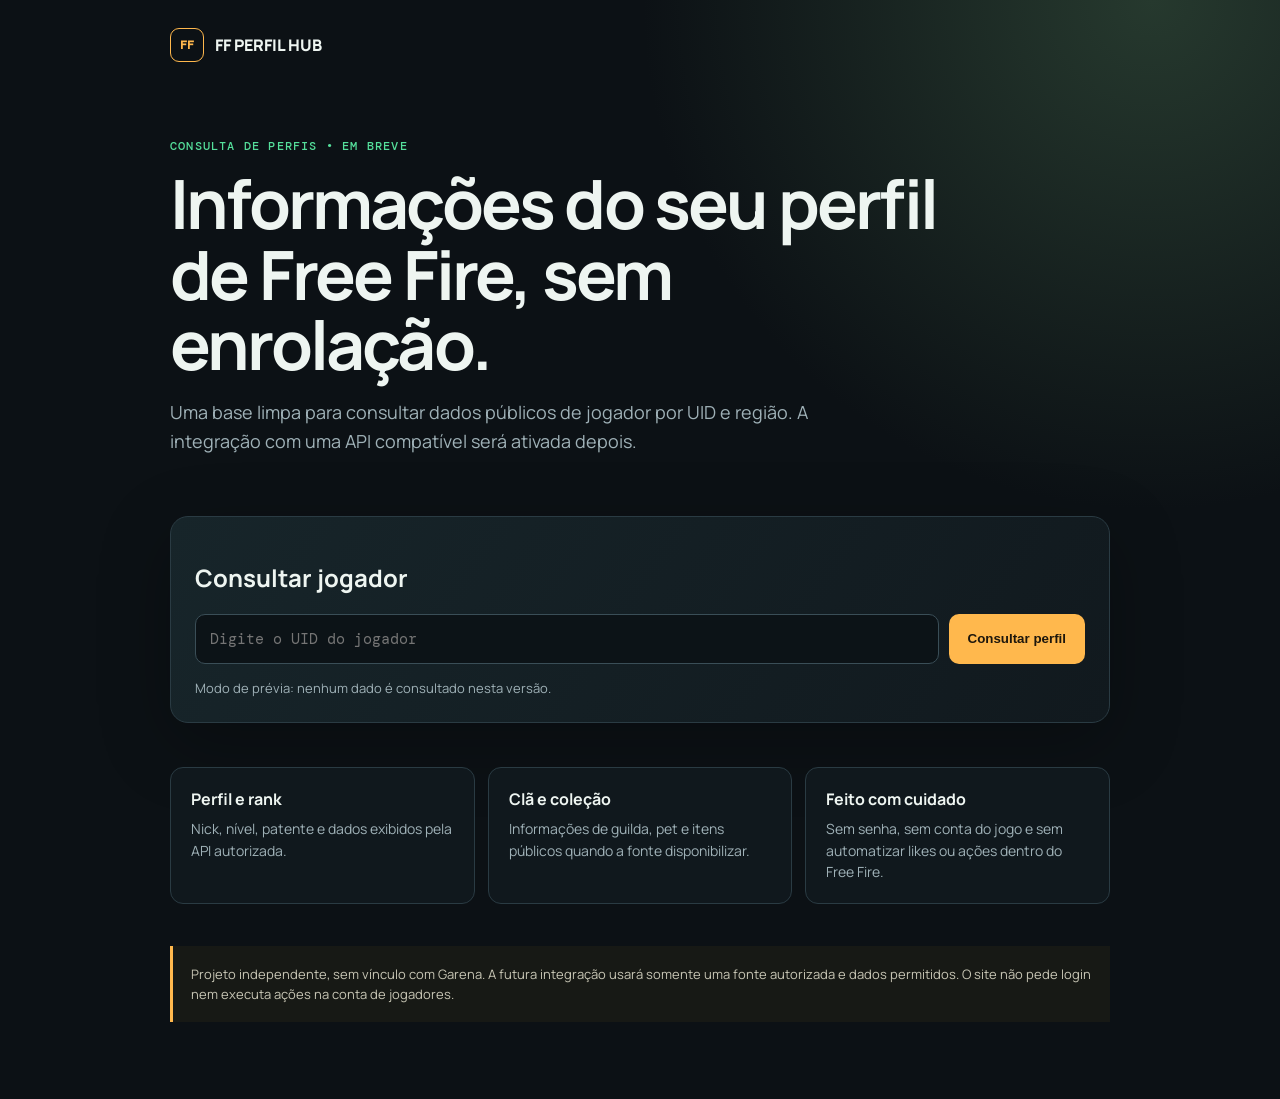
==== index.html @ 6792cd79 "Criar versão inicial do FF Perfil Hub" ====
<!doctype html><html lang="pt-BR"><head><meta charset="utf-8"><meta name="viewport" content="width=device-width,initial-scale=1"><meta name="theme-color" content="#0c1115"><title>FF Perfil Hub</title><link rel="preconnect" href="https://fonts.googleapis.com"><link rel="preconnect" href="https://fonts.gstatic.com" crossorigin><link href="https://fonts.googleapis.com/css2?family=DM+Mono:wght@400;500&family=Manrope:wght@500;600;700;800&display=swap" rel="stylesheet"><style>:root{--bg:#0c1115;--line:#2a3b43;--text:#eef5f1;--muted:#9fb1b7;--accent:#ffb84d;--green:#55df9b}*{box-sizing:border-box}body{margin:0;background:radial-gradient(circle at 90% 0,#26392e 0,transparent 32%),var(--bg);color:var(--text);font-family:Manrope,system-ui}.shell{max-width:980px;margin:auto;padding:28px 20px 64px}.brand{display:flex;gap:11px;align-items:center;font-weight:800}.mark{display:grid;place-items:center;width:34px;height:34px;border:1px solid var(--accent);border-radius:9px;color:var(--accent);font-family:DM Mono;font-size:12px}.hero{padding:76px 0 42px}.eyebrow{font:500 12px DM Mono;color:var(--green);letter-spacing:1.2px}.hero h1{font-size:clamp(34px,7vw,68px);max-width:800px;margin:14px 0;line-height:1.04;letter-spacing:-2.8px}.hero p{max-width:640px;color:var(--muted);font-size:18px;line-height:1.6}.card{background:linear-gradient(125deg,#17252a,#11191e);border:1px solid var(--line);border-radius:18px;padding:24px;box-shadow:0 20px 70px #0004}.lookup{display:flex;gap:10px;flex-wrap:wrap}.field{flex:1;min-width:180px;background:#0c1317;border:1px solid #3a4e57;border-radius:10px;color:#fff;padding:14px;font:15px DM Mono;outline:none}.field:focus{border-color:var(--accent)}button{border:0;border-radius:10px;padding:14px 19px;background:var(--accent);color:#1e170c;font-weight:800;cursor:pointer}.note{font-size:13px;line-height:1.5;color:var(--muted);margin:15px 0 0}.result{display:none;margin-top:18px;padding:18px;border-radius:12px;border:1px solid #365046;background:#112119}.result.show{display:block}.result b{color:var(--green)}.grid{display:grid;grid-template-columns:repeat(3,1fr);gap:13px;margin-top:44px}.item{padding:20px;border:1px solid var(--line);border-radius:13px;background:#10181d}.item h2{font-size:16px;margin:0 0 8px}.item p{font-size:14px;line-height:1.55;color:var(--muted);margin:0}.legal{margin-top:42px;padding:18px;border-left:3px solid var(--accent);background:#171915;color:#c8c6b5;font-size:13px;line-height:1.55}@media(max-width:650px){.hero{padding-top:60px}.grid{grid-template-columns:1fr}}</style></head><body><main class="shell"><div class="brand"><div class="mark">FF</div>FF PERFIL HUB</div><section class="hero"><div class="eyebrow">CONSULTA DE PERFIS • EM BREVE</div><h1>Informações do seu perfil de Free Fire, sem enrolação.</h1><p>Uma base limpa para consultar dados públicos de jogador por UID e região. A integração com uma API compatível será ativada depois.</p></section><section class="card"><h2>Consultar jogador</h2><form class="lookup" id="lookupForm"><input id="uid" class="field" inputmode="numeric" maxlength="15" placeholder="Digite o UID do jogador" aria-label="UID do jogador"><button type="submit">Consultar perfil</button></form><p class="note">Modo de prévia: nenhum dado é consultado nesta versão.</p><div id="result" class="result" role="status"></div></section><section class="grid"><article class="item"><h2>Perfil e rank</h2><p>Nick, nível, patente e dados exibidos pela API autorizada.</p></article><article class="item"><h2>Clã e coleção</h2><p>Informações de guilda, pet e itens públicos quando a fonte disponibilizar.</p></article><article class="item"><h2>Feito com cuidado</h2><p>Sem senha, sem conta do jogo e sem automatizar likes ou ações dentro do Free Fire.</p></article></section><p class="legal">Projeto independente, sem vínculo com Garena. A futura integração usará somente uma fonte autorizada e dados permitidos. O site não pede login nem executa ações na conta de jogadores.</p></main><script>document.querySelector("#lookupForm").addEventListener("submit",e=>{e.preventDefault();const u=document.querySelector("#uid").value.trim(),r=document.querySelector("#result");r.classList.add("show");r.innerHTML=u?"<b>Prévia pronta.</b> A consulta do UID "+u+" será liberada quando conectarmos uma API de dados autorizada.":"Digite um UID para ver como ficará a consulta."})</script></body></html>
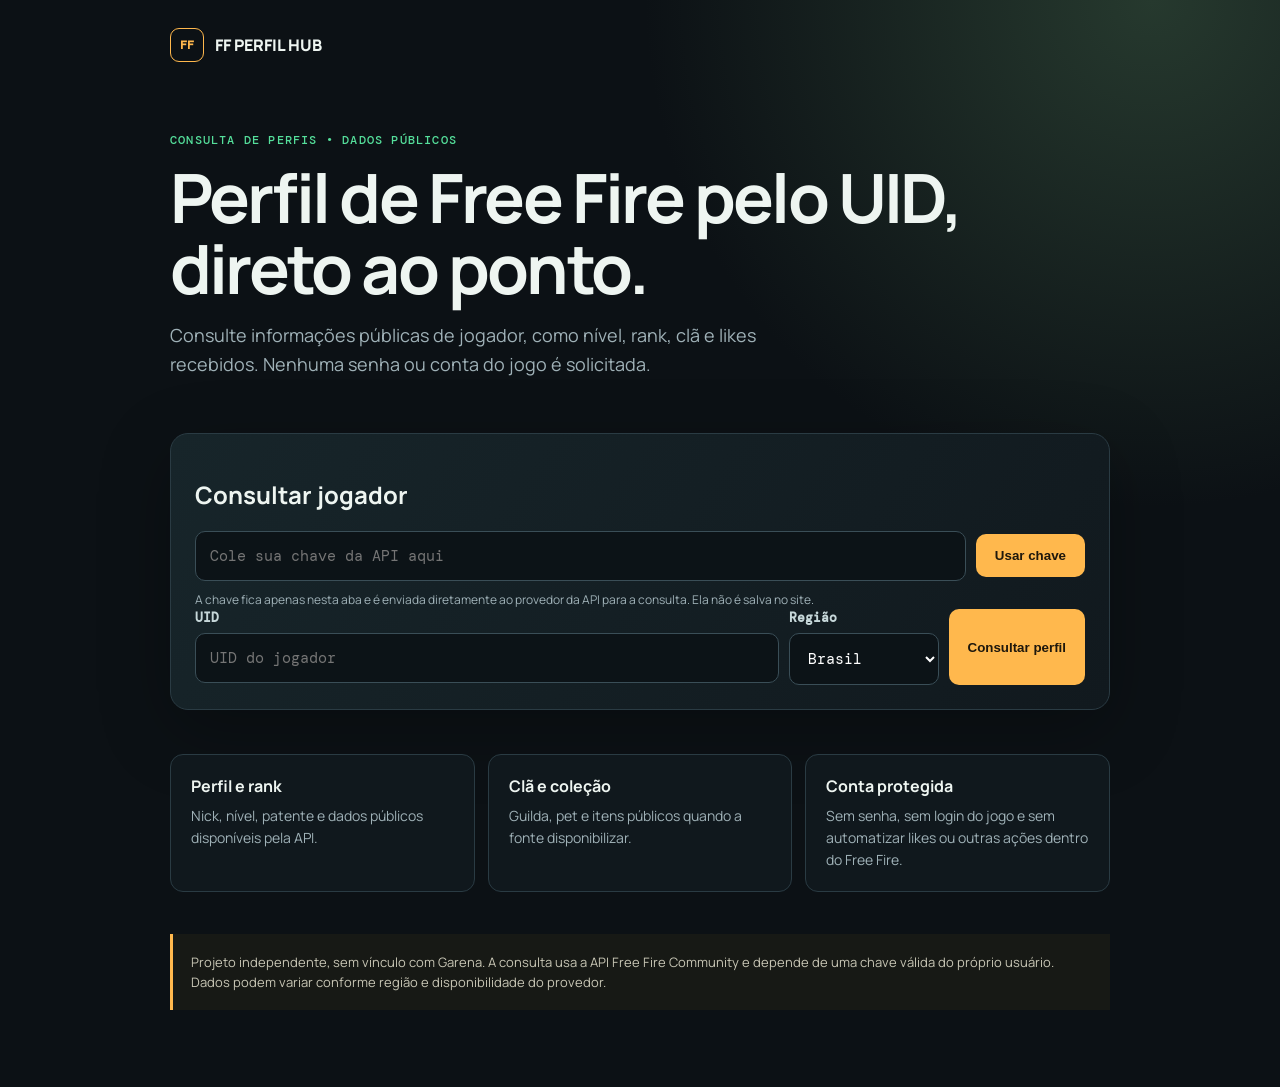
==== commit ff35d97e: "Integrar consulta de perfil por UID e região" ====
--- a/index.html
+++ b/index.html
@@ -1 +1 @@
-<!doctype html><html lang="pt-BR"><head><meta charset="utf-8"><meta name="viewport" content="width=device-width,initial-scale=1"><meta name="theme-color" content="#0c1115"><title>FF Perfil Hub</title><link rel="preconnect" href="https://fonts.googleapis.com"><link rel="preconnect" href="https://fonts.gstatic.com" crossorigin><link href="https://fonts.googleapis.com/css2?family=DM+Mono:wght@400;500&family=Manrope:wght@500;600;700;800&display=swap" rel="stylesheet"><style>:root{--bg:#0c1115;--line:#2a3b43;--text:#eef5f1;--muted:#9fb1b7;--accent:#ffb84d;--green:#55df9b}*{box-sizing:border-box}body{margin:0;background:radial-gradient(circle at 90% 0,#26392e 0,transparent 32%),var(--bg);color:var(--text);font-family:Manrope,system-ui}.shell{max-width:980px;margin:auto;padding:28px 20px 64px}.brand{display:flex;gap:11px;align-items:center;font-weight:800}.mark{display:grid;place-items:center;width:34px;height:34px;border:1px solid var(--accent);border-radius:9px;color:var(--accent);font-family:DM Mono;font-size:12px}.hero{padding:76px 0 42px}.eyebrow{font:500 12px DM Mono;color:var(--green);letter-spacing:1.2px}.hero h1{font-size:clamp(34px,7vw,68px);max-width:800px;margin:14px 0;line-height:1.04;letter-spacing:-2.8px}.hero p{max-width:640px;color:var(--muted);font-size:18px;line-height:1.6}.card{background:linear-gradient(125deg,#17252a,#11191e);border:1px solid var(--line);border-radius:18px;padding:24px;box-shadow:0 20px 70px #0004}.lookup{display:flex;gap:10px;flex-wrap:wrap}.field{flex:1;min-width:180px;background:#0c1317;border:1px solid #3a4e57;border-radius:10px;color:#fff;padding:14px;font:15px DM Mono;outline:none}.field:focus{border-color:var(--accent)}button{border:0;border-radius:10px;padding:14px 19px;background:var(--accent);color:#1e170c;font-weight:800;cursor:pointer}.note{font-size:13px;line-height:1.5;color:var(--muted);margin:15px 0 0}.result{display:none;margin-top:18px;padding:18px;border-radius:12px;border:1px solid #365046;background:#112119}.result.show{display:block}.result b{color:var(--green)}.grid{display:grid;grid-template-columns:repeat(3,1fr);gap:13px;margin-top:44px}.item{padding:20px;border:1px solid var(--line);border-radius:13px;background:#10181d}.item h2{font-size:16px;margin:0 0 8px}.item p{font-size:14px;line-height:1.55;color:var(--muted);margin:0}.legal{margin-top:42px;padding:18px;border-left:3px solid var(--accent);background:#171915;color:#c8c6b5;font-size:13px;line-height:1.55}@media(max-width:650px){.hero{padding-top:60px}.grid{grid-template-columns:1fr}}</style></head><body><main class="shell"><div class="brand"><div class="mark">FF</div>FF PERFIL HUB</div><section class="hero"><div class="eyebrow">CONSULTA DE PERFIS • EM BREVE</div><h1>Informações do seu perfil de Free Fire, sem enrolação.</h1><p>Uma base limpa para consultar dados públicos de jogador por UID e região. A integração com uma API compatível será ativada depois.</p></section><section class="card"><h2>Consultar jogador</h2><form class="lookup" id="lookupForm"><input id="uid" class="field" inputmode="numeric" maxlength="15" placeholder="Digite o UID do jogador" aria-label="UID do jogador"><button type="submit">Consultar perfil</button></form><p class="note">Modo de prévia: nenhum dado é consultado nesta versão.</p><div id="result" class="result" role="status"></div></section><section class="grid"><article class="item"><h2>Perfil e rank</h2><p>Nick, nível, patente e dados exibidos pela API autorizada.</p></article><article class="item"><h2>Clã e coleção</h2><p>Informações de guilda, pet e itens públicos quando a fonte disponibilizar.</p></article><article class="item"><h2>Feito com cuidado</h2><p>Sem senha, sem conta do jogo e sem automatizar likes ou ações dentro do Free Fire.</p></article></section><p class="legal">Projeto independente, sem vínculo com Garena. A futura integração usará somente uma fonte autorizada e dados permitidos. O site não pede login nem executa ações na conta de jogadores.</p></main><script>document.querySelector("#lookupForm").addEventListener("submit",e=>{e.preventDefault();const u=document.querySelector("#uid").value.trim(),r=document.querySelector("#result");r.classList.add("show");r.innerHTML=u?"<b>Prévia pronta.</b> A consulta do UID "+u+" será liberada quando conectarmos uma API de dados autorizada.":"Digite um UID para ver como ficará a consulta."})</script></body></html>+<!doctype html><html lang="pt-BR"><head><meta charset="utf-8"><meta name="viewport" content="width=device-width,initial-scale=1"><meta name="theme-color" content="#0c1115"><title>FF Perfil Hub</title><link rel="preconnect" href="https://fonts.googleapis.com"><link rel="preconnect" href="https://fonts.gstatic.com" crossorigin><link href="https://fonts.googleapis.com/css2?family=DM+Mono:wght@400;500;600&family=Manrope:wght@500;600;700;800&display=swap" rel="stylesheet"><style>:root{--bg:#0c1115;--line:#2a3b43;--text:#eef5f1;--muted:#9fb1b7;--accent:#ffb84d;--green:#55df9b;--bad:#ff9b89}*{box-sizing:border-box}body{margin:0;background:radial-gradient(circle at 90% 0,#26392e 0,transparent 32%),var(--bg);color:var(--text);font-family:Manrope,system-ui}.shell{max-width:980px;margin:auto;padding:28px 20px 64px}.brand{display:flex;gap:11px;align-items:center;font-weight:800}.mark{display:grid;place-items:center;width:34px;height:34px;border:1px solid var(--accent);border-radius:9px;color:var(--accent);font-family:DM Mono;font-size:12px}.hero{padding:70px 0 36px}.eyebrow{font:500 12px DM Mono;color:var(--green);letter-spacing:1.2px}.hero h1{font-size:clamp(34px,7vw,68px);max-width:800px;margin:14px 0;line-height:1.04;letter-spacing:-2.8px}.hero p{max-width:650px;color:var(--muted);font-size:18px;line-height:1.6}.card{background:linear-gradient(125deg,#17252a,#11191e);border:1px solid var(--line);border-radius:18px;padding:24px;box-shadow:0 20px 70px #0004}.label{font:600 13px DM Mono;color:#c6d7d9;margin-bottom:7px;display:block}.lookup{display:grid;grid-template-columns:1fr 150px auto;gap:10px}.field,select{width:100%;background:#0c1317;border:1px solid #3a4e57;border-radius:10px;color:#fff;padding:14px;font:15px DM Mono;outline:none}.field:focus,select:focus{border-color:var(--accent)}button{border:0;border-radius:10px;padding:14px 19px;background:var(--accent);color:#1e170c;font-weight:800;cursor:pointer}button:disabled{opacity:.55;cursor:wait}.keyrow{margin-top:13px;display:flex;gap:10px;align-items:center}.keyrow .field{flex:1}.privacy{font-size:12px;color:var(--muted);margin:10px 0 0;line-height:1.55}.result{display:none;margin-top:20px}.result.show{display:block}.state{padding:16px;border-radius:12px;border:1px solid #365046;background:#112119;color:#d3eddf}.state.error{border-color:#67433f;background:#261715;color:#ffd2ca}.profile{display:grid;grid-template-columns:90px 1fr;gap:18px;padding:20px;border:1px solid #365046;border-radius:14px;background:#102019}.avatar{width:76px;height:76px;border-radius:50%;background:linear-gradient(135deg,#2d785c,#203b32);display:grid;place-items:center;font:600 24px DM Mono;color:#d9ffe9}.meta h2{margin:0;font-size:24px}.meta p{margin:5px 0;color:var(--muted);font:13px DM Mono}.stats{grid-column:1/-1;display:grid;grid-template-columns:repeat(4,1fr);gap:10px}.stat{border:1px solid #315042;border-radius:10px;padding:13px;background:#0d1813}.stat small{display:block;color:var(--muted);font:11px DM Mono}.stat b{display:block;margin-top:4px;color:#eefff5}.grid{display:grid;grid-template-columns:repeat(3,1fr);gap:13px;margin-top:44px}.item{padding:20px;border:1px solid var(--line);border-radius:13px;background:#10181d}.item h2{font-size:16px;margin:0 0 8px}.item p{font-size:14px;line-height:1.55;color:var(--muted);margin:0}.legal{margin-top:42px;padding:18px;border-left:3px solid var(--accent);background:#171915;color:#c8c6b5;font-size:13px;line-height:1.55}@media(max-width:650px){.hero{padding-top:60px}.lookup{grid-template-columns:1fr}.stats{grid-template-columns:repeat(2,1fr)}.grid{grid-template-columns:1fr}.keyrow{display:block}.keyrow button{margin-top:9px;width:100%}}</style></head><body><main class="shell"><div class="brand"><div class="mark">FF</div>FF PERFIL HUB</div><section class="hero"><div class="eyebrow">CONSULTA DE PERFIS • DADOS PÚBLICOS</div><h1>Perfil de Free Fire pelo UID, direto ao ponto.</h1><p>Consulte informações públicas de jogador, como nível, rank, clã e likes recebidos. Nenhuma senha ou conta do jogo é solicitada.</p></section><section class="card"><h2>Consultar jogador</h2><div class="keyrow"><input id="apiKey" class="field" type="password" autocomplete="off" placeholder="Cole sua chave da API aqui" aria-label="Chave da API"><button type="button" id="saveKey">Usar chave</button></div><p class="privacy">A chave fica apenas nesta aba e é enviada diretamente ao provedor da API para a consulta. Ela não é salva no site.</p><form class="lookup" id="lookupForm"><div><label class="label" for="uid">UID</label><input id="uid" class="field" inputmode="numeric" maxlength="15" placeholder="UID do jogador" required></div><div><label class="label" for="region">Região</label><select id="region"><option value="br">Brasil</option><option value="ind">Índia</option><option value="sg">Singapura</option></select></div><button id="submit" type="submit">Consultar perfil</button></form><div id="result" class="result" role="status"></div></section><section class="grid"><article class="item"><h2>Perfil e rank</h2><p>Nick, nível, patente e dados públicos disponíveis pela API.</p></article><article class="item"><h2>Clã e coleção</h2><p>Guilda, pet e itens públicos quando a fonte disponibilizar.</p></article><article class="item"><h2>Conta protegida</h2><p>Sem senha, sem login do jogo e sem automatizar likes ou outras ações dentro do Free Fire.</p></article></section><p class="legal">Projeto independente, sem vínculo com Garena. A consulta usa a API Free Fire Community e depende de uma chave válida do próprio usuário. Dados podem variar conforme região e disponibilidade do provedor.</p></main><script>let key="";const q=s=>document.querySelector(s),out=q("#result");q("#saveKey").onclick=()=>{key=q("#apiKey").value.trim();out.className="result show";out.innerHTML=key?"<div class=\"state\">Chave pronta para esta sessão. Agora informe o UID e a região.</div>":"<div class=\"state error\">Cole uma chave válida da API para consultar o perfil.</div>"};function esc(v){return String(v??"—").replace(/[&<>\"]/g,c=>({"&":"&amp;","<":"&lt;",">":"&gt;","\"":"&quot;"}[c]))}q("#lookupForm").addEventListener("submit",async e=>{e.preventDefault();const uid=q("#uid").value.trim(),region=q("#region").value,btn=q("#submit");if(!/^\d{5,15}$/.test(uid)){out.className="result show";out.innerHTML="<div class=\"state error\">Digite um UID com 5 a 15 números.</div>";return}if(!key){out.className="result show";out.innerHTML="<div class=\"state error\">Cole sua chave da API antes de consultar.</div>";return}btn.disabled=true;btn.textContent="Consultando...";out.className="result show";out.innerHTML="<div class=\"state\">Buscando perfil público…</div>";try{const res=await fetch(`https://developers.freefirecommunity.com/api/v1/info?region=${encodeURIComponent(region)}&uid=${encodeURIComponent(uid)}`,{headers:{"x-api-key":key,"User-Agent":"FFPerfilHub/1.0"}});const data=await res.json();if(!res.ok||data.success===false)throw new Error(data.message||data.error||"Não foi possível consultar este perfil.");const b=data.basicInfo||{},cl=data.clanBasicInfo||{},p=data.petInfo||{};out.innerHTML=`<div class=\"profile\"><div class=\"avatar\">${esc((b.nickname||"FF").slice(0,2).toUpperCase())}</div><div class=\"meta\"><h2>${esc(b.nickname)}</h2><p>UID ${esc(b.accountId||uid)} • ${esc(b.region||region).toUpperCase()}</p></div><div class=\"stats\"><div class=\"stat\"><small>NÍVEL</small><b>${esc(b.level)}</b></div><div class=\"stat\"><small>RANK</small><b>${esc(b.rank)}</b></div><div class=\"stat\"><small>LIKES RECEBIDOS</small><b>${esc(b.liked)}</b></div><div class=\"stat\"><small>CLÃ</small><b>${esc(cl.clanName||"Sem clã")}</b></div><div class=\"stat\"><small>MEMBROS</small><b>${esc(cl.memberNum||"—")}</b></div><div class=\"stat\"><small>PET</small><b>${esc(p.id||"—")}</b></div></div></div>`}catch(err){out.innerHTML=`<div class=\"state error\">${esc(err.message)} Verifique a chave, a região e o UID.</div>`}finally{btn.disabled=false;btn.textContent="Consultar perfil"}})</script></body></html>
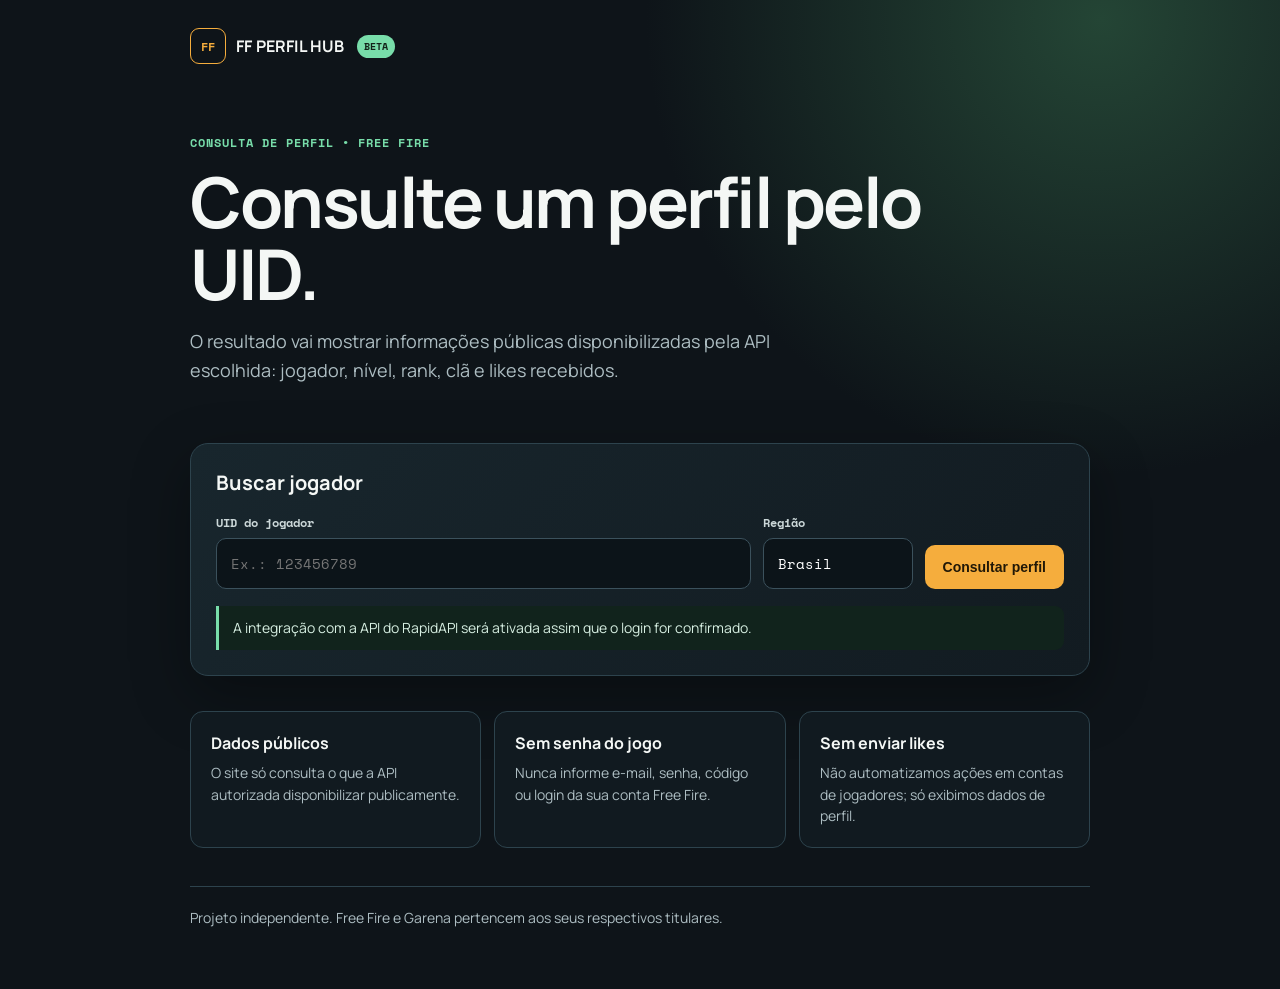
==== commit 99dda4df: "Corrigir interface e preparar integração RapidAPI" ====
--- a/index.html
+++ b/index.html
@@ -1 +1,31 @@
-<!doctype html><html lang="pt-BR"><head><meta charset="utf-8"><meta name="viewport" content="width=device-width,initial-scale=1"><meta name="theme-color" content="#0c1115"><title>FF Perfil Hub</title><link rel="preconnect" href="https://fonts.googleapis.com"><link rel="preconnect" href="https://fonts.gstatic.com" crossorigin><link href="https://fonts.googleapis.com/css2?family=DM+Mono:wght@400;500;600&family=Manrope:wght@500;600;700;800&display=swap" rel="stylesheet"><style>:root{--bg:#0c1115;--line:#2a3b43;--text:#eef5f1;--muted:#9fb1b7;--accent:#ffb84d;--green:#55df9b;--bad:#ff9b89}*{box-sizing:border-box}body{margin:0;background:radial-gradient(circle at 90% 0,#26392e 0,transparent 32%),var(--bg);color:var(--text);font-family:Manrope,system-ui}.shell{max-width:980px;margin:auto;padding:28px 20px 64px}.brand{display:flex;gap:11px;align-items:center;font-weight:800}.mark{display:grid;place-items:center;width:34px;height:34px;border:1px solid var(--accent);border-radius:9px;color:var(--accent);font-family:DM Mono;font-size:12px}.hero{padding:70px 0 36px}.eyebrow{font:500 12px DM Mono;color:var(--green);letter-spacing:1.2px}.hero h1{font-size:clamp(34px,7vw,68px);max-width:800px;margin:14px 0;line-height:1.04;letter-spacing:-2.8px}.hero p{max-width:650px;color:var(--muted);font-size:18px;line-height:1.6}.card{background:linear-gradient(125deg,#17252a,#11191e);border:1px solid var(--line);border-radius:18px;padding:24px;box-shadow:0 20px 70px #0004}.label{font:600 13px DM Mono;color:#c6d7d9;margin-bottom:7px;display:block}.lookup{display:grid;grid-template-columns:1fr 150px auto;gap:10px}.field,select{width:100%;background:#0c1317;border:1px solid #3a4e57;border-radius:10px;color:#fff;padding:14px;font:15px DM Mono;outline:none}.field:focus,select:focus{border-color:var(--accent)}button{border:0;border-radius:10px;padding:14px 19px;background:var(--accent);color:#1e170c;font-weight:800;cursor:pointer}button:disabled{opacity:.55;cursor:wait}.keyrow{margin-top:13px;display:flex;gap:10px;align-items:center}.keyrow .field{flex:1}.privacy{font-size:12px;color:var(--muted);margin:10px 0 0;line-height:1.55}.result{display:none;margin-top:20px}.result.show{display:block}.state{padding:16px;border-radius:12px;border:1px solid #365046;background:#112119;color:#d3eddf}.state.error{border-color:#67433f;background:#261715;color:#ffd2ca}.profile{display:grid;grid-template-columns:90px 1fr;gap:18px;padding:20px;border:1px solid #365046;border-radius:14px;background:#102019}.avatar{width:76px;height:76px;border-radius:50%;background:linear-gradient(135deg,#2d785c,#203b32);display:grid;place-items:center;font:600 24px DM Mono;color:#d9ffe9}.meta h2{margin:0;font-size:24px}.meta p{margin:5px 0;color:var(--muted);font:13px DM Mono}.stats{grid-column:1/-1;display:grid;grid-template-columns:repeat(4,1fr);gap:10px}.stat{border:1px solid #315042;border-radius:10px;padding:13px;background:#0d1813}.stat small{display:block;color:var(--muted);font:11px DM Mono}.stat b{display:block;margin-top:4px;color:#eefff5}.grid{display:grid;grid-template-columns:repeat(3,1fr);gap:13px;margin-top:44px}.item{padding:20px;border:1px solid var(--line);border-radius:13px;background:#10181d}.item h2{font-size:16px;margin:0 0 8px}.item p{font-size:14px;line-height:1.55;color:var(--muted);margin:0}.legal{margin-top:42px;padding:18px;border-left:3px solid var(--accent);background:#171915;color:#c8c6b5;font-size:13px;line-height:1.55}@media(max-width:650px){.hero{padding-top:60px}.lookup{grid-template-columns:1fr}.stats{grid-template-columns:repeat(2,1fr)}.grid{grid-template-columns:1fr}.keyrow{display:block}.keyrow button{margin-top:9px;width:100%}}</style></head><body><main class="shell"><div class="brand"><div class="mark">FF</div>FF PERFIL HUB</div><section class="hero"><div class="eyebrow">CONSULTA DE PERFIS • DADOS PÚBLICOS</div><h1>Perfil de Free Fire pelo UID, direto ao ponto.</h1><p>Consulte informações públicas de jogador, como nível, rank, clã e likes recebidos. Nenhuma senha ou conta do jogo é solicitada.</p></section><section class="card"><h2>Consultar jogador</h2><div class="keyrow"><input id="apiKey" class="field" type="password" autocomplete="off" placeholder="Cole sua chave da API aqui" aria-label="Chave da API"><button type="button" id="saveKey">Usar chave</button></div><p class="privacy">A chave fica apenas nesta aba e é enviada diretamente ao provedor da API para a consulta. Ela não é salva no site.</p><form class="lookup" id="lookupForm"><div><label class="label" for="uid">UID</label><input id="uid" class="field" inputmode="numeric" maxlength="15" placeholder="UID do jogador" required></div><div><label class="label" for="region">Região</label><select id="region"><option value="br">Brasil</option><option value="ind">Índia</option><option value="sg">Singapura</option></select></div><button id="submit" type="submit">Consultar perfil</button></form><div id="result" class="result" role="status"></div></section><section class="grid"><article class="item"><h2>Perfil e rank</h2><p>Nick, nível, patente e dados públicos disponíveis pela API.</p></article><article class="item"><h2>Clã e coleção</h2><p>Guilda, pet e itens públicos quando a fonte disponibilizar.</p></article><article class="item"><h2>Conta protegida</h2><p>Sem senha, sem login do jogo e sem automatizar likes ou outras ações dentro do Free Fire.</p></article></section><p class="legal">Projeto independente, sem vínculo com Garena. A consulta usa a API Free Fire Community e depende de uma chave válida do próprio usuário. Dados podem variar conforme região e disponibilidade do provedor.</p></main><script>let key="";const q=s=>document.querySelector(s),out=q("#result");q("#saveKey").onclick=()=>{key=q("#apiKey").value.trim();out.className="result show";out.innerHTML=key?"<div class=\"state\">Chave pronta para esta sessão. Agora informe o UID e a região.</div>":"<div class=\"state error\">Cole uma chave válida da API para consultar o perfil.</div>"};function esc(v){return String(v??"—").replace(/[&<>\"]/g,c=>({"&":"&amp;","<":"&lt;",">":"&gt;","\"":"&quot;"}[c]))}q("#lookupForm").addEventListener("submit",async e=>{e.preventDefault();const uid=q("#uid").value.trim(),region=q("#region").value,btn=q("#submit");if(!/^\d{5,15}$/.test(uid)){out.className="result show";out.innerHTML="<div class=\"state error\">Digite um UID com 5 a 15 números.</div>";return}if(!key){out.className="result show";out.innerHTML="<div class=\"state error\">Cole sua chave da API antes de consultar.</div>";return}btn.disabled=true;btn.textContent="Consultando...";out.className="result show";out.innerHTML="<div class=\"state\">Buscando perfil público…</div>";try{const res=await fetch(`https://developers.freefirecommunity.com/api/v1/info?region=${encodeURIComponent(region)}&uid=${encodeURIComponent(uid)}`,{headers:{"x-api-key":key,"User-Agent":"FFPerfilHub/1.0"}});const data=await res.json();if(!res.ok||data.success===false)throw new Error(data.message||data.error||"Não foi possível consultar este perfil.");const b=data.basicInfo||{},cl=data.clanBasicInfo||{},p=data.petInfo||{};out.innerHTML=`<div class=\"profile\"><div class=\"avatar\">${esc((b.nickname||"FF").slice(0,2).toUpperCase())}</div><div class=\"meta\"><h2>${esc(b.nickname)}</h2><p>UID ${esc(b.accountId||uid)} • ${esc(b.region||region).toUpperCase()}</p></div><div class=\"stats\"><div class=\"stat\"><small>NÍVEL</small><b>${esc(b.level)}</b></div><div class=\"stat\"><small>RANK</small><b>${esc(b.rank)}</b></div><div class=\"stat\"><small>LIKES RECEBIDOS</small><b>${esc(b.liked)}</b></div><div class=\"stat\"><small>CLÃ</small><b>${esc(cl.clanName||"Sem clã")}</b></div><div class=\"stat\"><small>MEMBROS</small><b>${esc(cl.memberNum||"—")}</b></div><div class=\"stat\"><small>PET</small><b>${esc(p.id||"—")}</b></div></div></div>`}catch(err){out.innerHTML=`<div class=\"state error\">${esc(err.message)} Verifique a chave, a região e o UID.</div>`}finally{btn.disabled=false;btn.textContent="Consultar perfil"}})</script></body></html>+<!doctype html>
+<html lang="pt-BR">
+<head>
+<meta charset="utf-8">
+<meta name="viewport" content="width=device-width, initial-scale=1">
+<meta name="theme-color" content="#101820">
+<title>FF Perfil Hub</title>
+<link rel="preconnect" href="https://fonts.googleapis.com">
+<link rel="preconnect" href="https://fonts.gstatic.com" crossorigin>
+<link href="https://fonts.googleapis.com/css2?family=Manrope:wght@500;600;700;800&family=Space+Mono:wght@400;700&display=swap" rel="stylesheet">
+<link rel="stylesheet" href="style.css">
+<script defer src="app.js"></script>
+</head>
+<body>
+<main class="wrap">
+<header><div class="brand-icon">FF</div><strong>FF PERFIL HUB</strong><span class="pill">BETA</span></header>
+<section class="hero"><p class="eyebrow">CONSULTA DE PERFIL • FREE FIRE</p><h1>Consulte um perfil pelo UID.</h1><p class="lead">O resultado vai mostrar informações públicas disponibilizadas pela API escolhida: jogador, nível, rank, clã e likes recebidos.</p></section>
+<section class="card" aria-labelledby="lookup-title">
+<h2 id="lookup-title">Buscar jogador</h2>
+<form id="lookup-form" novalidate>
+<label>UID do jogador<input id="uid" inputmode="numeric" pattern="[0-9]{5,15}" maxlength="15" placeholder="Ex.: 123456789" required></label>
+<label>Região<select id="region"><option value="br">Brasil</option><option value="ind">Índia</option><option value="sg">Singapura</option></select></label>
+<button id="search-button" type="submit">Consultar perfil</button>
+</form>
+<div id="message" class="message" aria-live="polite">A integração com a API do RapidAPI será ativada assim que o login for confirmado.</div>
+</section>
+<section class="features"><article><h3>Dados públicos</h3><p>O site só consulta o que a API autorizada disponibilizar publicamente.</p></article><article><h3>Sem senha do jogo</h3><p>Nunca informe e-mail, senha, código ou login da sua conta Free Fire.</p></article><article><h3>Sem enviar likes</h3><p>Não automatizamos ações em contas de jogadores; só exibimos dados de perfil.</p></article></section>
+<footer>Projeto independente. Free Fire e Garena pertencem aos seus respectivos titulares.</footer>
+</main>
+</body>
+</html>
--- a/style.css
+++ b/style.css
@@ -0,0 +1 @@
+:root{--bg:#0e1419;--panel:#162129;--line:#2d434d;--ink:#f4f7f5;--muted:#adbdc2;--orange:#f5ad3d;--green:#78ddaa}*{box-sizing:border-box}body{margin:0;background:radial-gradient(circle at 86% 2%,#244535,transparent 31%),var(--bg);color:var(--ink);font-family:Manrope,Arial,sans-serif}.wrap{max-width:940px;margin:auto;padding:28px 20px 60px}header{display:flex;align-items:center;gap:10px;letter-spacing:.2px}.brand-icon{width:36px;height:36px;display:grid;place-items:center;border:1px solid var(--orange);border-radius:9px;color:var(--orange);font:700 12px Space Mono,monospace}.pill{font:700 10px Space Mono,monospace;color:#122219;background:var(--green);border-radius:20px;padding:4px 7px;margin-left:2px}.hero{padding:70px 0 40px;max-width:780px}.eyebrow{font:700 12px Space Mono,monospace;color:var(--green);letter-spacing:1px;margin:0}.hero h1{font-size:clamp(38px,7vw,70px);line-height:1.03;letter-spacing:-2.5px;margin:14px 0}.lead{color:var(--muted);font-size:18px;line-height:1.6;max-width:650px}.card{padding:25px;background:linear-gradient(130deg,#18262d,#121b21);border:1px solid var(--line);border-radius:18px;box-shadow:0 20px 60px #0005}.card h2{margin:0 0 18px;font-size:20px}form{display:grid;grid-template-columns:1fr 150px auto;gap:12px;align-items:end}label{font:700 12px Space Mono,monospace;color:#cbd7d8;display:grid;gap:7px}input,select{appearance:none;width:100%;background:#0c1419;border:1px solid #3b515c;border-radius:10px;color:white;padding:14px;font:14px Space Mono,monospace;outline:none}input:focus,select:focus{border-color:var(--orange)}button{border:0;background:var(--orange);border-radius:10px;padding:14px 18px;color:#211807;font-weight:800;font-size:14px;cursor:pointer;white-space:nowrap}.message{margin:17px 0 0;border-left:3px solid var(--green);padding:12px 14px;background:#11231c;color:#d6eee1;border-radius:0 9px 9px 0;font-size:14px;line-height:1.45}.message.error{border-color:#f58570;background:#291918;color:#ffd2ca}.features{display:grid;grid-template-columns:repeat(3,1fr);gap:13px;margin-top:35px}.features article{padding:20px;border:1px solid var(--line);border-radius:13px;background:#111a20}.features h3{margin:0 0 8px;font-size:16px}.features p,footer{color:var(--muted);font-size:14px;line-height:1.55;margin:0}footer{margin-top:38px;border-top:1px solid var(--line);padding-top:20px}@media(max-width:680px){.hero{padding-top:58px}form,.features{grid-template-columns:1fr}button{width:100%}.hero h1{letter-spacing:-1.6px}}
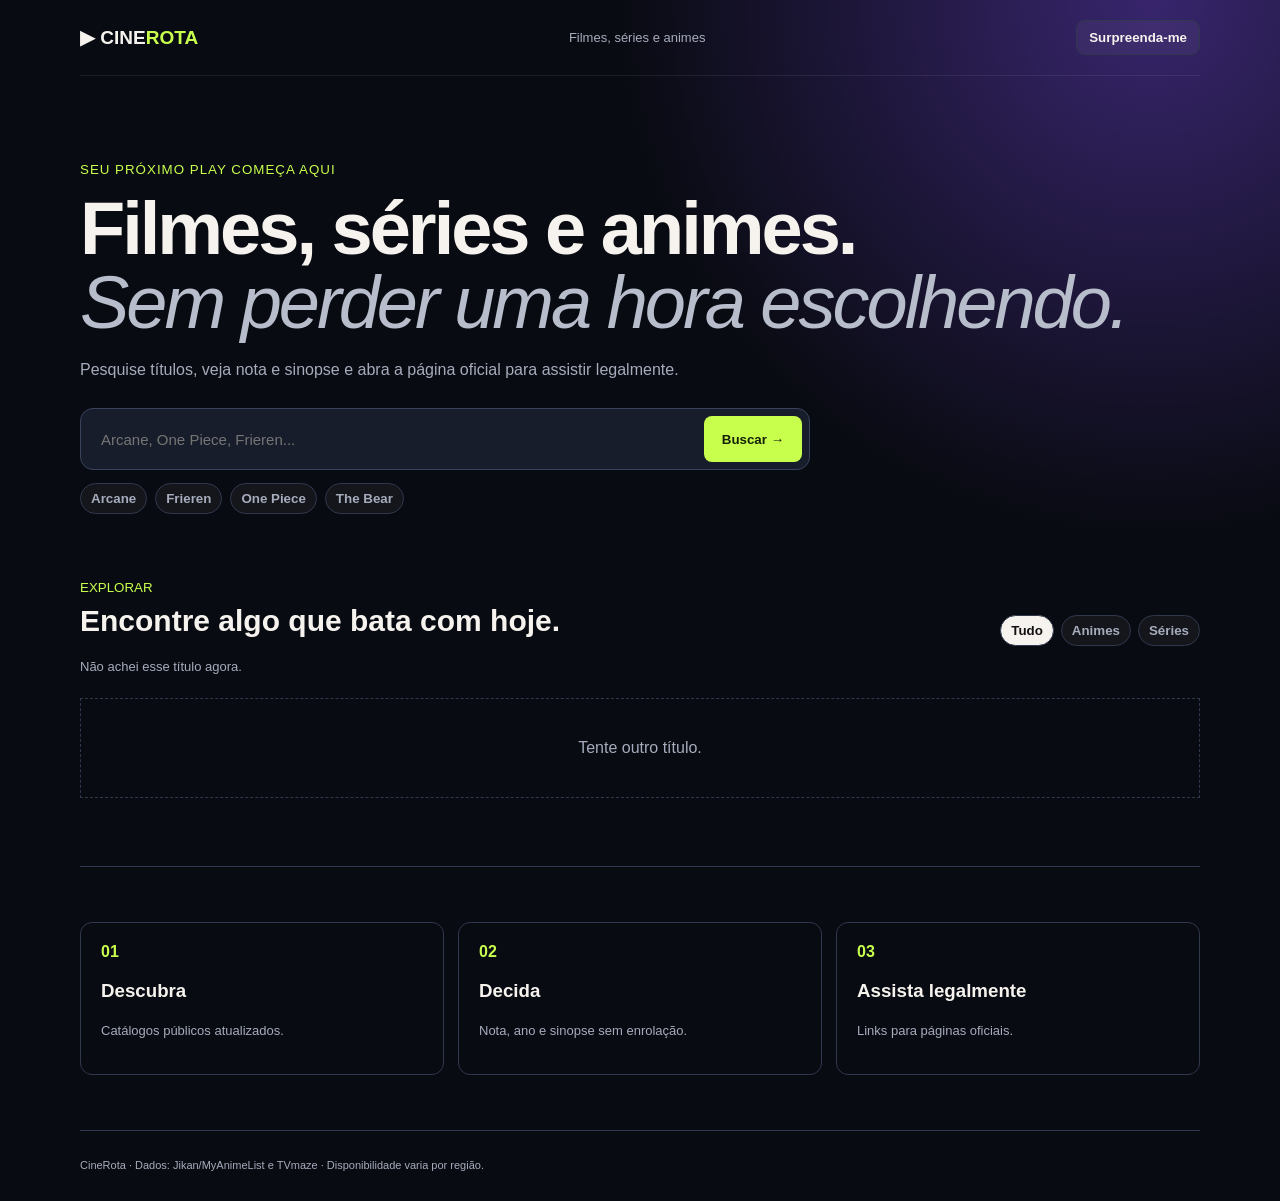
==== commit b1168e0a: "Publica CineRota" ====
--- a/index.html
+++ b/index.html
@@ -1,31 +1 @@
-<!doctype html>
-<html lang="pt-BR">
-<head>
-<meta charset="utf-8">
-<meta name="viewport" content="width=device-width, initial-scale=1">
-<meta name="theme-color" content="#101820">
-<title>FF Perfil Hub</title>
-<link rel="preconnect" href="https://fonts.googleapis.com">
-<link rel="preconnect" href="https://fonts.gstatic.com" crossorigin>
-<link href="https://fonts.googleapis.com/css2?family=Manrope:wght@500;600;700;800&family=Space+Mono:wght@400;700&display=swap" rel="stylesheet">
-<link rel="stylesheet" href="style.css">
-<script defer src="app.js"></script>
-</head>
-<body>
-<main class="wrap">
-<header><div class="brand-icon">FF</div><strong>FF PERFIL HUB</strong><span class="pill">BETA</span></header>
-<section class="hero"><p class="eyebrow">CONSULTA DE PERFIL • FREE FIRE</p><h1>Consulte um perfil pelo UID.</h1><p class="lead">O resultado vai mostrar informações públicas disponibilizadas pela API escolhida: jogador, nível, rank, clã e likes recebidos.</p></section>
-<section class="card" aria-labelledby="lookup-title">
-<h2 id="lookup-title">Buscar jogador</h2>
-<form id="lookup-form" novalidate>
-<label>UID do jogador<input id="uid" inputmode="numeric" pattern="[0-9]{5,15}" maxlength="15" placeholder="Ex.: 123456789" required></label>
-<label>Região<select id="region"><option value="br">Brasil</option><option value="ind">Índia</option><option value="sg">Singapura</option></select></label>
-<button id="search-button" type="submit">Consultar perfil</button>
-</form>
-<div id="message" class="message" aria-live="polite">A integração com a API do RapidAPI será ativada assim que o login for confirmado.</div>
-</section>
-<section class="features"><article><h3>Dados públicos</h3><p>O site só consulta o que a API autorizada disponibilizar publicamente.</p></article><article><h3>Sem senha do jogo</h3><p>Nunca informe e-mail, senha, código ou login da sua conta Free Fire.</p></article><article><h3>Sem enviar likes</h3><p>Não automatizamos ações em contas de jogadores; só exibimos dados de perfil.</p></article></section>
-<footer>Projeto independente. Free Fire e Garena pertencem aos seus respectivos titulares.</footer>
-</main>
-</body>
-</html>+<!doctype html><html lang="pt-BR"><meta charset="utf-8"><meta name="viewport" content="width=device-width,initial-scale=1"><title>CineRota</title><style>:root{--b:#090b12;--p:#151a27;--l:#30384d;--w:#f6f3ee;--m:#a6acbc;--g:#c8ff4d}*{box-sizing:border-box}body{margin:0;background:radial-gradient(circle at 90% 0,#38256d,transparent 32%),var(--b);color:var(--w);font-family:Arial,sans-serif}header,main,footer{width:min(1120px,calc(100% - 32px));margin:auto}header{height:76px;display:flex;align-items:center;justify-content:space-between;border-bottom:1px solid #ffffff12}.brand{font-weight:900;font-size:19px}.brand span,small,.score{color:var(--g)}nav,#status,footer{color:var(--m);font-size:13px}button{cursor:pointer;font-weight:700}header button,.chips button,.filters button{color:var(--w);background:#ffffff0b;border:1px solid var(--l);padding:9px 12px;border-radius:9px}.hero{padding:84px 0 64px}.hero small{letter-spacing:1px}.hero h1{font-size:clamp(40px,6vw,74px);line-height:1;letter-spacing:-3px;margin:14px 0}.hero i{font-weight:400;color:#b7bdcb}.hero p{max-width:620px;color:var(--m);line-height:1.7}.hero form{display:flex;max-width:730px;height:62px;margin-top:25px;padding:7px;border:1px solid #3a435c;background:#171d2a;border-radius:13px}.hero input{min-width:0;flex:1;border:0;outline:0;background:none;color:#fff;padding:0 13px;font-size:15px}.hero form button{border:0;border-radius:8px;padding:0 18px;background:var(--g);color:#142007}.chips{display:flex;gap:8px;flex-wrap:wrap;margin-top:13px}.chips button,.filters button{border-radius:99px;padding:7px 10px;color:var(--m)}.head{display:flex;justify-content:space-between;align-items:end;gap:15px}.head h2{margin:8px 0;font-size:30px}.filters{display:flex;gap:7px}.filters .active{background:var(--w);color:#111}#status{min-height:26px}#catalog{display:grid;grid-template-columns:repeat(5,1fr);gap:14px;padding-bottom:68px}.card{position:relative;overflow:hidden;background:var(--p);border:1px solid var(--l);border-radius:12px}.card:hover{transform:translateY(-3px)}.poster{width:100%;height:260px;object-fit:cover;background:#26324a;display:grid;place-items:center;font-size:30px}.badge{position:absolute;top:8px;left:8px;background:#090b12dd;border:1px solid #fff5;border-radius:99px;padding:4px 7px;font-size:10px}.info{padding:12px}.info h3{margin:0 0 7px;font-size:14px;white-space:nowrap;overflow:hidden;text-overflow:ellipsis}.info p{margin:0;color:var(--m);font-size:11px}.open{position:absolute;inset:0;border:0;background:transparent;font-size:0}.empty{grid-column:1/-1;padding:40px;border:1px dashed var(--l);text-align:center;color:var(--m)}.steps{display:grid;grid-template-columns:repeat(3,1fr);gap:14px;padding:55px 0;border-top:1px solid var(--l)}.steps article{padding:20px;border:1px solid var(--l);border-radius:12px}.steps b{color:var(--g)}.steps p,footer{color:var(--m);font-size:13px;line-height:1.6}footer{padding:26px 0;border-top:1px solid var(--l);font-size:11px}@media(max-width:700px){nav{display:none}#catalog{grid-template-columns:repeat(2,1fr);gap:10px}.poster{height:230px}.steps{grid-template-columns:1fr}.head{align-items:start;flex-direction:column}}</style><body><header><div class="brand">▶ CINE<span>ROTA</span></div><nav>Filmes, séries e animes</nav><button id="random">Surpreenda-me</button></header><main><section class="hero"><small>SEU PRÓXIMO PLAY COMEÇA AQUI</small><h1>Filmes, séries e animes.<br><i>Sem perder uma hora escolhendo.</i></h1><p>Pesquise títulos, veja nota e sinopse e abra a página oficial para assistir legalmente.</p><form id="form"><input id="q" required placeholder="Arcane, One Piece, Frieren..."><button>Buscar →</button></form><div class="chips"><button data-q="Arcane">Arcane</button><button data-q="Frieren">Frieren</button><button data-q="One Piece">One Piece</button><button data-q="The Bear">The Bear</button></div></section><section><div class="head"><div><small>EXPLORAR</small><h2>Encontre algo que bata com hoje.</h2></div><div class="filters"><button class="active" data-k="all">Tudo</button><button data-k="anime">Animes</button><button data-k="show">Séries</button></div></div><p id="status">Carregando...</p><div id="catalog"></div></section><section class="steps"><article><b>01</b><h3>Descubra</h3><p>Catálogos públicos atualizados.</p></article><article><b>02</b><h3>Decida</h3><p>Nota, ano e sinopse sem enrolação.</p></article><article><b>03</b><h3>Assista legalmente</h3><p>Links para páginas oficiais.</p></article></section></main><footer>CineRota · Dados: Jikan/MyAnimeList e TVmaze · Disponibilidade varia por região.</footer><script>const $=s=>document.querySelector(s),cat=$("#catalog"),st=$("#status"),inp=$("#q");let kind="all";const esc=x=>String(x||"").replace(/[&<>]/g,c=>({"&":"&amp;","<":"&lt;",">":"&gt;"}[c]));const pic=(u,t)=>u?`<img class="poster" src="${u}" alt="${esc(t)}">`:`<div class="poster">✦</div>`;const A=x=>({type:"Anime",title:x.title_english||x.title,year:x.year,score:x.score,img:x.images?.jpg?.large_image_url,url:x.url});const S=x=>({type:"Série",title:x.name,year:(x.premiered||"").slice(0,4),score:x.rating?.average,img:x.image?.medium,url:x.officialSite||x.url});async function get(u){let r=await fetch(u);if(!r.ok)throw 0;return r.json()}async function find(t){st.textContent="Procurando boas escolhas...";let jobs=[];if(kind!="show")jobs.push(get("https://api.jikan.moe/v4/anime?q="+encodeURIComponent(t)+"&limit=10&sfw").then(x=>x.data.map(A)).catch(()=>[]));if(kind!="anime")jobs.push(get("https://api.tvmaze.com/search/shows?q="+encodeURIComponent(t)).then(x=>x.slice(0,10).map(y=>S(y.show))).catch(()=>[]));let a=(await Promise.all(jobs)).flat().sort((x,y)=>(y.score||0)-(x.score||0));st.textContent=a.length?`Resultados para “${t}”`:"Não achei esse título agora.";cat.innerHTML=a.length?a.map(x=>`<article class="card"><a class="open" href="${x.url}" target="_blank" rel="noopener">Abrir página oficial</a>${pic(x.img,x.title)}<b class="badge">${x.type}</b><div class="info"><h3>${esc(x.title)}</h3><p>${x.year||"—"} · <span class="score">★ ${x.score||"—"}</span></p></div></article>`).join(""):`<div class="empty">Tente outro título.</div>`}$("#form").onsubmit=e=>{e.preventDefault();find(inp.value)};document.querySelectorAll("[data-q]").forEach(b=>b.onclick=()=>{inp.value=b.dataset.q;find(inp.value)});document.querySelectorAll("[data-k]").forEach(b=>b.onclick=()=>{document.querySelector(".active").classList.remove("active");b.classList.add("active");kind=b.dataset.k;find(inp.value||"Arcane")});$("#random").onclick=()=>{let x=["Arcane","Frieren","Vinland Saga","The Bear"];inp.value=x[Math.floor(Math.random()*x.length)];find(inp.value)};find("Arcane")</script></body></html>
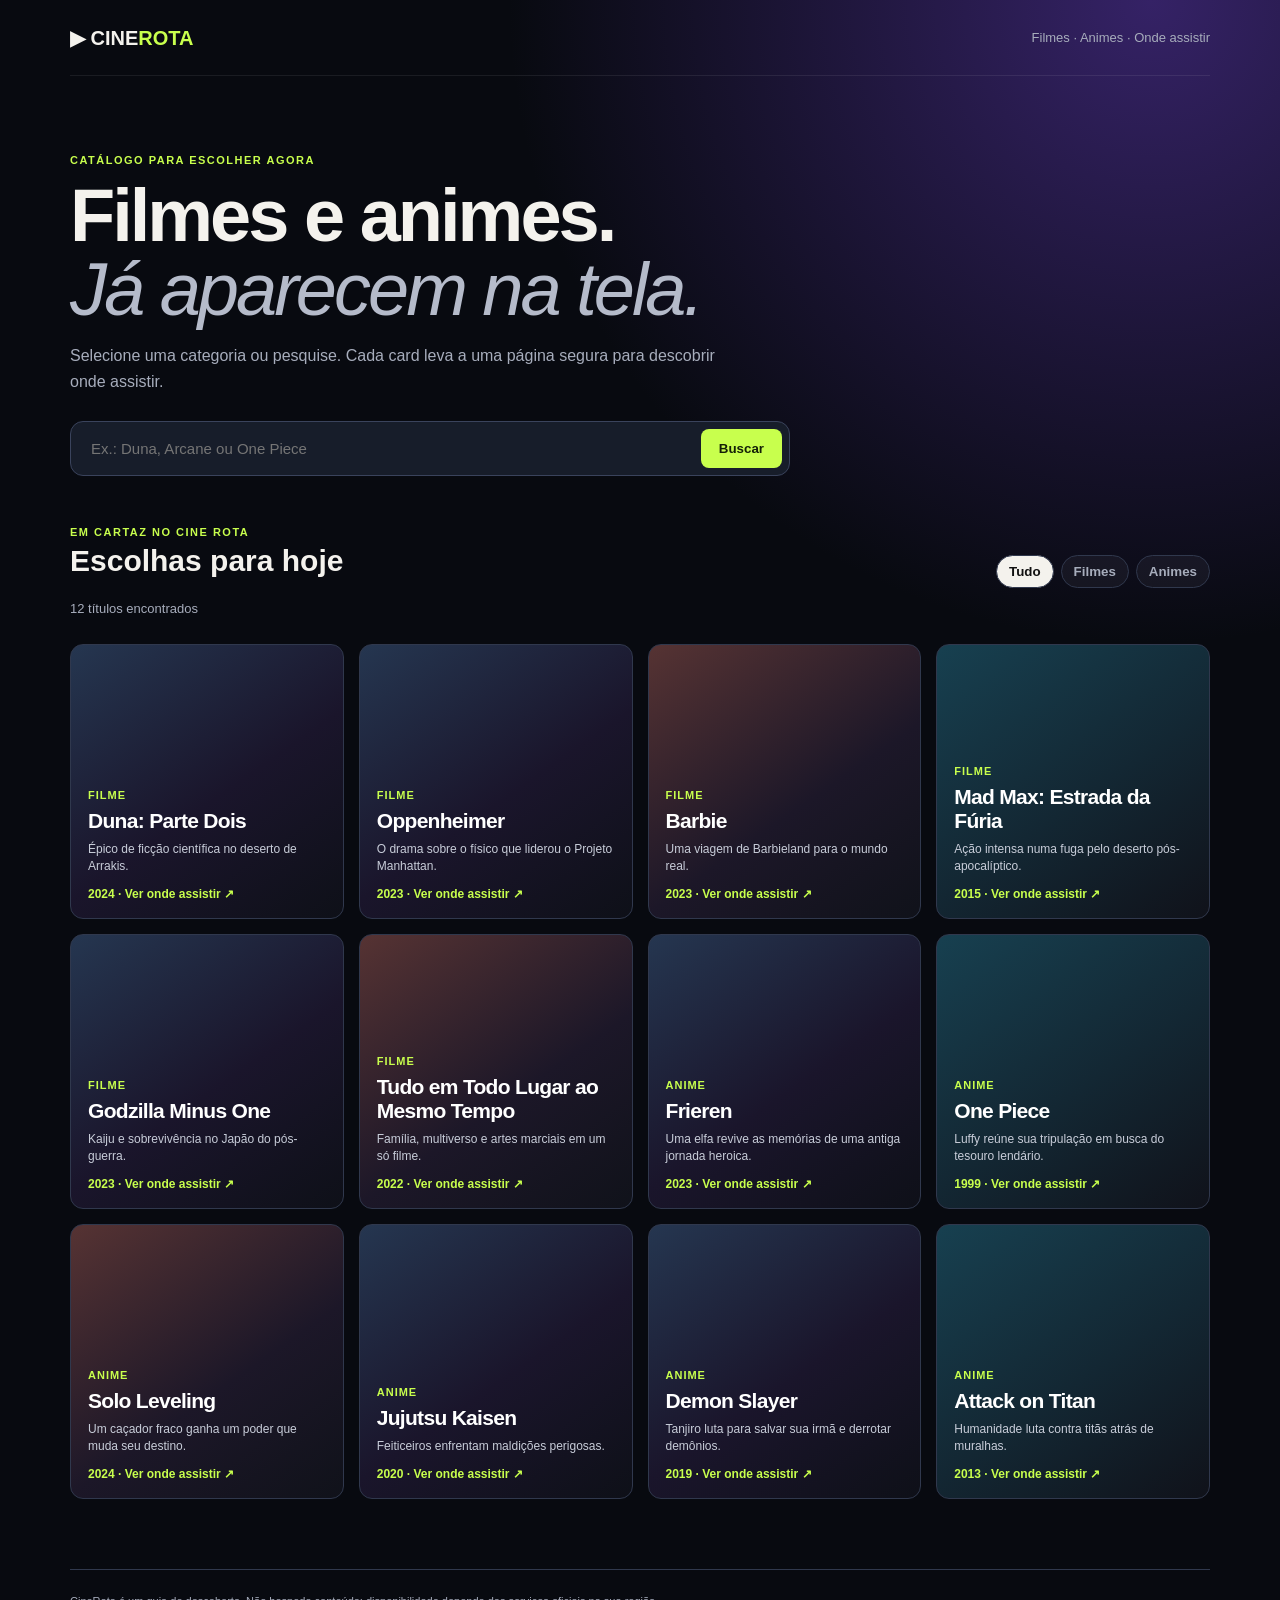
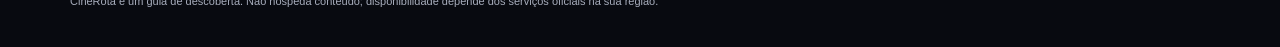
==== commit 09c7327f: "Adiciona catálogo visível de filmes e animes" ====
--- a/index.html
+++ b/index.html
@@ -1 +1 @@
-<!doctype html><html lang="pt-BR"><meta charset="utf-8"><meta name="viewport" content="width=device-width,initial-scale=1"><title>CineRota</title><style>:root{--b:#090b12;--p:#151a27;--l:#30384d;--w:#f6f3ee;--m:#a6acbc;--g:#c8ff4d}*{box-sizing:border-box}body{margin:0;background:radial-gradient(circle at 90% 0,#38256d,transparent 32%),var(--b);color:var(--w);font-family:Arial,sans-serif}header,main,footer{width:min(1120px,calc(100% - 32px));margin:auto}header{height:76px;display:flex;align-items:center;justify-content:space-between;border-bottom:1px solid #ffffff12}.brand{font-weight:900;font-size:19px}.brand span,small,.score{color:var(--g)}nav,#status,footer{color:var(--m);font-size:13px}button{cursor:pointer;font-weight:700}header button,.chips button,.filters button{color:var(--w);background:#ffffff0b;border:1px solid var(--l);padding:9px 12px;border-radius:9px}.hero{padding:84px 0 64px}.hero small{letter-spacing:1px}.hero h1{font-size:clamp(40px,6vw,74px);line-height:1;letter-spacing:-3px;margin:14px 0}.hero i{font-weight:400;color:#b7bdcb}.hero p{max-width:620px;color:var(--m);line-height:1.7}.hero form{display:flex;max-width:730px;height:62px;margin-top:25px;padding:7px;border:1px solid #3a435c;background:#171d2a;border-radius:13px}.hero input{min-width:0;flex:1;border:0;outline:0;background:none;color:#fff;padding:0 13px;font-size:15px}.hero form button{border:0;border-radius:8px;padding:0 18px;background:var(--g);color:#142007}.chips{display:flex;gap:8px;flex-wrap:wrap;margin-top:13px}.chips button,.filters button{border-radius:99px;padding:7px 10px;color:var(--m)}.head{display:flex;justify-content:space-between;align-items:end;gap:15px}.head h2{margin:8px 0;font-size:30px}.filters{display:flex;gap:7px}.filters .active{background:var(--w);color:#111}#status{min-height:26px}#catalog{display:grid;grid-template-columns:repeat(5,1fr);gap:14px;padding-bottom:68px}.card{position:relative;overflow:hidden;background:var(--p);border:1px solid var(--l);border-radius:12px}.card:hover{transform:translateY(-3px)}.poster{width:100%;height:260px;object-fit:cover;background:#26324a;display:grid;place-items:center;font-size:30px}.badge{position:absolute;top:8px;left:8px;background:#090b12dd;border:1px solid #fff5;border-radius:99px;padding:4px 7px;font-size:10px}.info{padding:12px}.info h3{margin:0 0 7px;font-size:14px;white-space:nowrap;overflow:hidden;text-overflow:ellipsis}.info p{margin:0;color:var(--m);font-size:11px}.open{position:absolute;inset:0;border:0;background:transparent;font-size:0}.empty{grid-column:1/-1;padding:40px;border:1px dashed var(--l);text-align:center;color:var(--m)}.steps{display:grid;grid-template-columns:repeat(3,1fr);gap:14px;padding:55px 0;border-top:1px solid var(--l)}.steps article{padding:20px;border:1px solid var(--l);border-radius:12px}.steps b{color:var(--g)}.steps p,footer{color:var(--m);font-size:13px;line-height:1.6}footer{padding:26px 0;border-top:1px solid var(--l);font-size:11px}@media(max-width:700px){nav{display:none}#catalog{grid-template-columns:repeat(2,1fr);gap:10px}.poster{height:230px}.steps{grid-template-columns:1fr}.head{align-items:start;flex-direction:column}}</style><body><header><div class="brand">▶ CINE<span>ROTA</span></div><nav>Filmes, séries e animes</nav><button id="random">Surpreenda-me</button></header><main><section class="hero"><small>SEU PRÓXIMO PLAY COMEÇA AQUI</small><h1>Filmes, séries e animes.<br><i>Sem perder uma hora escolhendo.</i></h1><p>Pesquise títulos, veja nota e sinopse e abra a página oficial para assistir legalmente.</p><form id="form"><input id="q" required placeholder="Arcane, One Piece, Frieren..."><button>Buscar →</button></form><div class="chips"><button data-q="Arcane">Arcane</button><button data-q="Frieren">Frieren</button><button data-q="One Piece">One Piece</button><button data-q="The Bear">The Bear</button></div></section><section><div class="head"><div><small>EXPLORAR</small><h2>Encontre algo que bata com hoje.</h2></div><div class="filters"><button class="active" data-k="all">Tudo</button><button data-k="anime">Animes</button><button data-k="show">Séries</button></div></div><p id="status">Carregando...</p><div id="catalog"></div></section><section class="steps"><article><b>01</b><h3>Descubra</h3><p>Catálogos públicos atualizados.</p></article><article><b>02</b><h3>Decida</h3><p>Nota, ano e sinopse sem enrolação.</p></article><article><b>03</b><h3>Assista legalmente</h3><p>Links para páginas oficiais.</p></article></section></main><footer>CineRota · Dados: Jikan/MyAnimeList e TVmaze · Disponibilidade varia por região.</footer><script>const $=s=>document.querySelector(s),cat=$("#catalog"),st=$("#status"),inp=$("#q");let kind="all";const esc=x=>String(x||"").replace(/[&<>]/g,c=>({"&":"&amp;","<":"&lt;",">":"&gt;"}[c]));const pic=(u,t)=>u?`<img class="poster" src="${u}" alt="${esc(t)}">`:`<div class="poster">✦</div>`;const A=x=>({type:"Anime",title:x.title_english||x.title,year:x.year,score:x.score,img:x.images?.jpg?.large_image_url,url:x.url});const S=x=>({type:"Série",title:x.name,year:(x.premiered||"").slice(0,4),score:x.rating?.average,img:x.image?.medium,url:x.officialSite||x.url});async function get(u){let r=await fetch(u);if(!r.ok)throw 0;return r.json()}async function find(t){st.textContent="Procurando boas escolhas...";let jobs=[];if(kind!="show")jobs.push(get("https://api.jikan.moe/v4/anime?q="+encodeURIComponent(t)+"&limit=10&sfw").then(x=>x.data.map(A)).catch(()=>[]));if(kind!="anime")jobs.push(get("https://api.tvmaze.com/search/shows?q="+encodeURIComponent(t)).then(x=>x.slice(0,10).map(y=>S(y.show))).catch(()=>[]));let a=(await Promise.all(jobs)).flat().sort((x,y)=>(y.score||0)-(x.score||0));st.textContent=a.length?`Resultados para “${t}”`:"Não achei esse título agora.";cat.innerHTML=a.length?a.map(x=>`<article class="card"><a class="open" href="${x.url}" target="_blank" rel="noopener">Abrir página oficial</a>${pic(x.img,x.title)}<b class="badge">${x.type}</b><div class="info"><h3>${esc(x.title)}</h3><p>${x.year||"—"} · <span class="score">★ ${x.score||"—"}</span></p></div></article>`).join(""):`<div class="empty">Tente outro título.</div>`}$("#form").onsubmit=e=>{e.preventDefault();find(inp.value)};document.querySelectorAll("[data-q]").forEach(b=>b.onclick=()=>{inp.value=b.dataset.q;find(inp.value)});document.querySelectorAll("[data-k]").forEach(b=>b.onclick=()=>{document.querySelector(".active").classList.remove("active");b.classList.add("active");kind=b.dataset.k;find(inp.value||"Arcane")});$("#random").onclick=()=>{let x=["Arcane","Frieren","Vinland Saga","The Bear"];inp.value=x[Math.floor(Math.random()*x.length)];find(inp.value)};find("Arcane")</script></body></html>+<!doctype html><html lang="pt-BR"><head><meta charset="utf-8"><meta name="viewport" content="width=device-width,initial-scale=1"><title>CineRota</title><style>:root{--bg:#080a10;--card:#151a27;--line:#30384d;--text:#f4f2ed;--muted:#a7adbc;--lime:#c8ff4d}*{box-sizing:border-box}body{margin:0;background:radial-gradient(circle at 90% 0,#352266,transparent 32%),var(--bg);font-family:Arial,sans-serif;color:var(--text)}header,main,footer{width:min(1140px,calc(100% - 32px));margin:auto}header{height:76px;display:flex;align-items:center;justify-content:space-between;border-bottom:1px solid #ffffff13}.brand{font-weight:900;font-size:20px}.brand span,.tag,.kind{color:var(--lime)}nav{font-size:13px;color:var(--muted)}.hero{padding:78px 0 50px}.tag{font-size:11px;letter-spacing:1.5px;font-weight:bold}.hero h1{font-size:clamp(42px,6vw,74px);letter-spacing:-3px;line-height:1;margin:13px 0}.hero h1 i{font-weight:400;color:#b5bbca}.hero p{max-width:650px;color:var(--muted);line-height:1.65}.search{max-width:720px;background:#171d2a;border:1px solid #3a435c;border-radius:13px;padding:7px;display:flex;margin-top:25px}.search input{flex:1;background:transparent;border:0;outline:0;color:white;font-size:15px;padding:0 13px}.search button,.filters button{border:0;border-radius:8px;padding:12px 18px;background:var(--lime);color:#142007;font-weight:bold;cursor:pointer}.sectionHead{display:flex;align-items:end;justify-content:space-between;gap:14px}.sectionHead h2{margin:6px 0 10px;font-size:30px}.filters{display:flex;gap:7px;flex-wrap:wrap}.filters button{background:#ffffff0b;color:var(--muted);border:1px solid var(--line);padding:8px 12px;border-radius:99px}.filters .on{background:var(--text);color:#111}#count{color:var(--muted);font-size:13px;min-height:30px}.grid{display:grid;grid-template-columns:repeat(4,1fr);gap:15px;padding-bottom:70px}.card{min-height:275px;position:relative;overflow:hidden;border:1px solid var(--line);border-radius:13px;background:linear-gradient(145deg,#253650,#1a152b 55%,#0e1018);padding:17px;display:flex;flex-direction:column;justify-content:end;transition:.2s;text-decoration:none;color:white}.card:hover{transform:translateY(-4px);border-color:#7985a5}.card:nth-child(3n){background:linear-gradient(145deg,#563333,#1c1728 58%,#10121a)}.card:nth-child(4n){background:linear-gradient(145deg,#174050,#132733 55%,#10121a)}.kind{font-size:11px;font-weight:bold;letter-spacing:1px}.card h3{font-size:21px;letter-spacing:-.7px;margin:8px 0}.card p{font-size:12px;color:#c8cdd9;line-height:1.45;margin:0}.meta{margin-top:11px;color:var(--lime);font-size:12px;font-weight:bold}.empty{grid-column:1/-1;border:1px dashed var(--line);border-radius:12px;padding:38px;text-align:center;color:var(--muted)}footer{border-top:1px solid var(--line);padding:25px 0 40px;font-size:11px;color:var(--muted)}@media(max-width:700px){nav{display:none}.hero{padding-top:60px}.grid{grid-template-columns:repeat(2,1fr);gap:10px}.card{min-height:245px;padding:13px}.card h3{font-size:18px}.sectionHead{align-items:start;flex-direction:column}.hero h1{letter-spacing:-2px}}</style></head><body><header><div class="brand">▶ CINE<span>ROTA</span></div><nav>Filmes · Animes · Onde assistir</nav></header><main><section class="hero"><div class="tag">CATÁLOGO PARA ESCOLHER AGORA</div><h1>Filmes e animes.<br><i>Já aparecem na tela.</i></h1><p>Selecione uma categoria ou pesquise. Cada card leva a uma página segura para descobrir onde assistir.</p><form class="search" id="form"><input id="q" placeholder="Ex.: Duna, Arcane ou One Piece"><button>Buscar</button></form></section><section><div class="sectionHead"><div><div class="tag">EM CARTAZ NO CINE ROTA</div><h2>Escolhas para hoje</h2></div><div class="filters"><button class="on" data-filter="all">Tudo</button><button data-filter="filme">Filmes</button><button data-filter="anime">Animes</button></div></div><p id="count"></p><div class="grid" id="grid"></div></section></main><footer>CineRota é um guia de descoberta. Não hospeda conteúdo; disponibilidade depende dos serviços oficiais na sua região.</footer><script>const items=[{t:"Duna: Parte Dois",k:"filme",y:"2024",s:"Épico de ficção científica no deserto de Arrakis.",u:"https://www.themoviedb.org/movie/693134-dune-part-two"},{t:"Oppenheimer",k:"filme",y:"2023",s:"O drama sobre o físico que liderou o Projeto Manhattan.",u:"https://www.themoviedb.org/movie/872585-oppenheimer"},{t:"Barbie",k:"filme",y:"2023",s:"Uma viagem de Barbieland para o mundo real.",u:"https://www.themoviedb.org/movie/346698-barbie"},{t:"Mad Max: Estrada da Fúria",k:"filme",y:"2015",s:"Ação intensa numa fuga pelo deserto pós-apocalíptico.",u:"https://www.themoviedb.org/movie/76341-mad-max-fury-road"},{t:"Godzilla Minus One",k:"filme",y:"2023",s:"Kaiju e sobrevivência no Japão do pós-guerra.",u:"https://www.themoviedb.org/movie/940721-godzilla-minus-one"},{t:"Tudo em Todo Lugar ao Mesmo Tempo",k:"filme",y:"2022",s:"Família, multiverso e artes marciais em um só filme.",u:"https://www.themoviedb.org/movie/545611-everything-everywhere-all-at-once"},{t:"Frieren",k:"anime",y:"2023",s:"Uma elfa revive as memórias de uma antiga jornada heroica.",u:"https://myanimelist.net/anime/52991"},{t:"One Piece",k:"anime",y:"1999",s:"Luffy reúne sua tripulação em busca do tesouro lendário.",u:"https://www.crunchyroll.com/series/GRMG8ZQZR/one-piece"},{t:"Solo Leveling",k:"anime",y:"2024",s:"Um caçador fraco ganha um poder que muda seu destino.",u:"https://www.crunchyroll.com/series/GDKHZEJ0K/solo-leveling"},{t:"Jujutsu Kaisen",k:"anime",y:"2020",s:"Feiticeiros enfrentam maldições perigosas.",u:"https://www.crunchyroll.com/series/GRDV0019R/jujutsu-kaisen"},{t:"Demon Slayer",k:"anime",y:"2019",s:"Tanjiro luta para salvar sua irmã e derrotar demônios.",u:"https://www.crunchyroll.com/series/G6NQ5DWZ6/demon-slayer-kimetsu-no-yaiba"},{t:"Attack on Titan",k:"anime",y:"2013",s:"Humanidade luta contra titãs atrás de muralhas.",u:"https://www.crunchyroll.com/series/GR751KNZY/attack-on-titan"}];let filter="all";const grid=document.querySelector("#grid"),q=document.querySelector("#q"),count=document.querySelector("#count");function draw(){let term=q.value.toLowerCase().trim(),list=items.filter(x=>(filter==="all"||x.k===filter)&&(!term||(`${x.t} ${x.s}`).toLowerCase().includes(term)));count.textContent=`${list.length} títulos encontrados`;grid.innerHTML=list.length?list.map(x=>`<a class="card" href="${x.u}" target="_blank" rel="noopener"><div class="kind">${x.k.toUpperCase()}</div><h3>${x.t}</h3><p>${x.s}</p><div class="meta">${x.y} · Ver onde assistir ↗</div></a>`).join(""):`<div class="empty">Não achei esse título. Tente outra busca.</div>`}document.querySelector("#form").onsubmit=e=>{e.preventDefault();draw()};q.oninput=draw;document.querySelectorAll("[data-filter]").forEach(b=>b.onclick=()=>{document.querySelector(".on").classList.remove("on");b.classList.add("on");filter=b.dataset.filter;draw()});draw()</script></body></html>
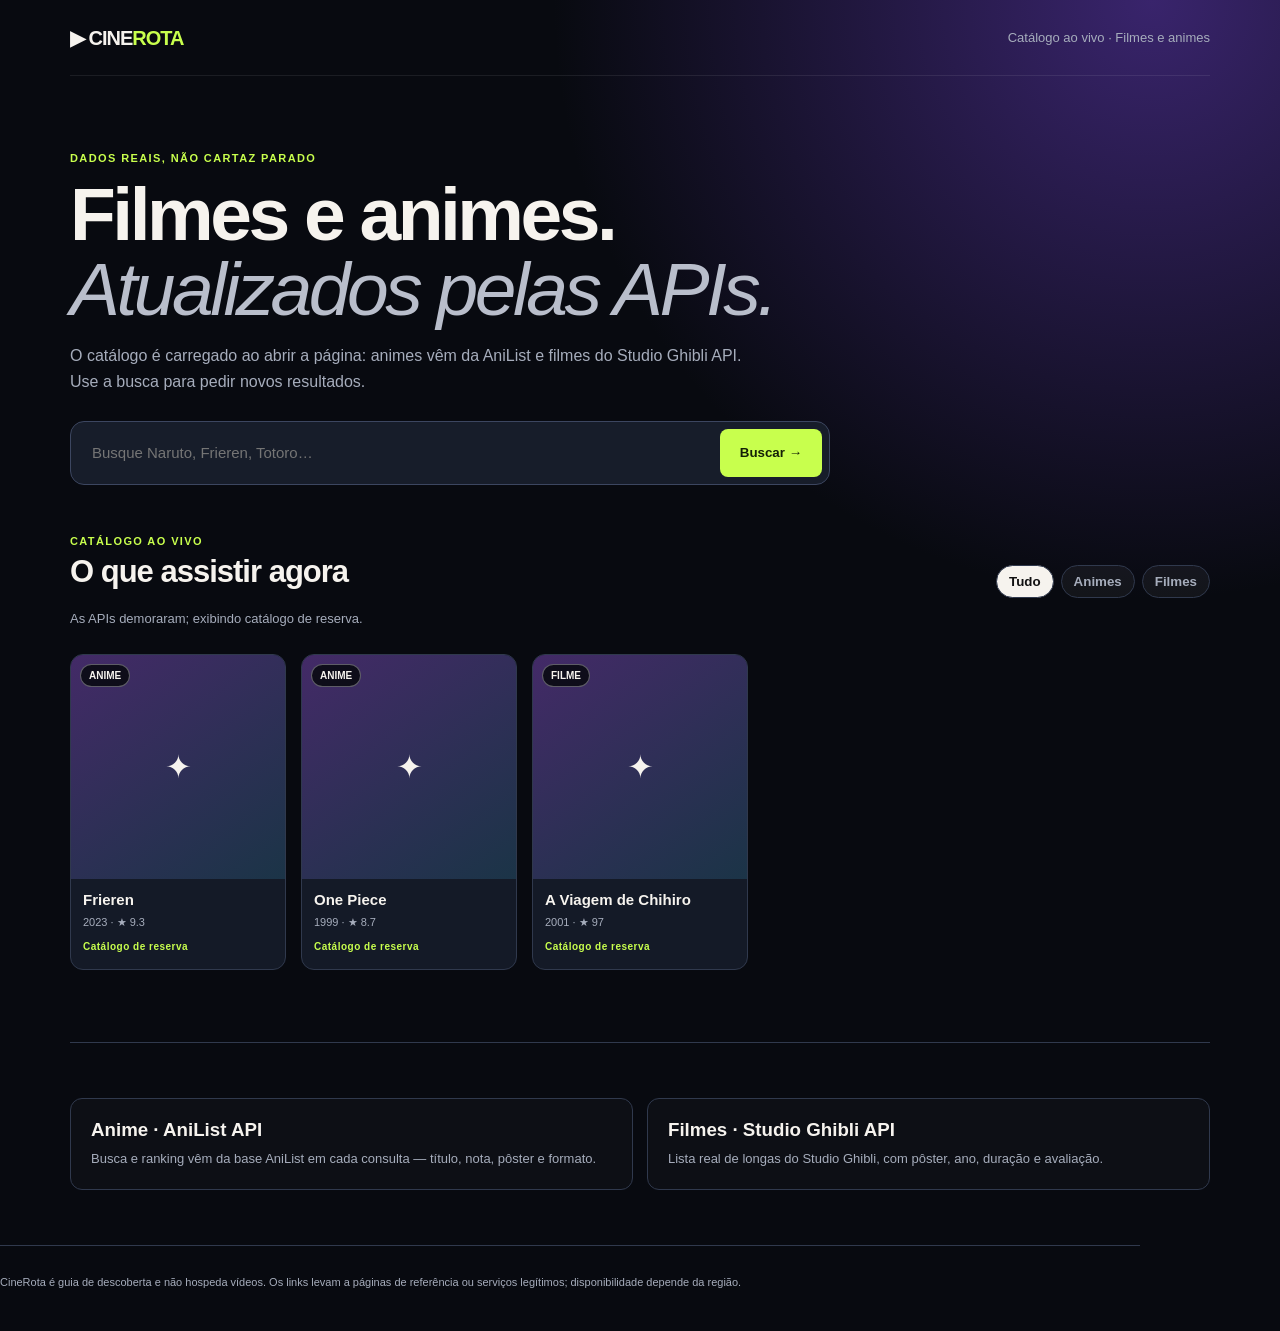
==== commit dad43f2e: "Usa APIs reais para animes e filmes" ====
--- a/index.html
+++ b/index.html
@@ -1 +1 @@
-<!doctype html><html lang="pt-BR"><head><meta charset="utf-8"><meta name="viewport" content="width=device-width,initial-scale=1"><title>CineRota</title><style>:root{--bg:#080a10;--card:#151a27;--line:#30384d;--text:#f4f2ed;--muted:#a7adbc;--lime:#c8ff4d}*{box-sizing:border-box}body{margin:0;background:radial-gradient(circle at 90% 0,#352266,transparent 32%),var(--bg);font-family:Arial,sans-serif;color:var(--text)}header,main,footer{width:min(1140px,calc(100% - 32px));margin:auto}header{height:76px;display:flex;align-items:center;justify-content:space-between;border-bottom:1px solid #ffffff13}.brand{font-weight:900;font-size:20px}.brand span,.tag,.kind{color:var(--lime)}nav{font-size:13px;color:var(--muted)}.hero{padding:78px 0 50px}.tag{font-size:11px;letter-spacing:1.5px;font-weight:bold}.hero h1{font-size:clamp(42px,6vw,74px);letter-spacing:-3px;line-height:1;margin:13px 0}.hero h1 i{font-weight:400;color:#b5bbca}.hero p{max-width:650px;color:var(--muted);line-height:1.65}.search{max-width:720px;background:#171d2a;border:1px solid #3a435c;border-radius:13px;padding:7px;display:flex;margin-top:25px}.search input{flex:1;background:transparent;border:0;outline:0;color:white;font-size:15px;padding:0 13px}.search button,.filters button{border:0;border-radius:8px;padding:12px 18px;background:var(--lime);color:#142007;font-weight:bold;cursor:pointer}.sectionHead{display:flex;align-items:end;justify-content:space-between;gap:14px}.sectionHead h2{margin:6px 0 10px;font-size:30px}.filters{display:flex;gap:7px;flex-wrap:wrap}.filters button{background:#ffffff0b;color:var(--muted);border:1px solid var(--line);padding:8px 12px;border-radius:99px}.filters .on{background:var(--text);color:#111}#count{color:var(--muted);font-size:13px;min-height:30px}.grid{display:grid;grid-template-columns:repeat(4,1fr);gap:15px;padding-bottom:70px}.card{min-height:275px;position:relative;overflow:hidden;border:1px solid var(--line);border-radius:13px;background:linear-gradient(145deg,#253650,#1a152b 55%,#0e1018);padding:17px;display:flex;flex-direction:column;justify-content:end;transition:.2s;text-decoration:none;color:white}.card:hover{transform:translateY(-4px);border-color:#7985a5}.card:nth-child(3n){background:linear-gradient(145deg,#563333,#1c1728 58%,#10121a)}.card:nth-child(4n){background:linear-gradient(145deg,#174050,#132733 55%,#10121a)}.kind{font-size:11px;font-weight:bold;letter-spacing:1px}.card h3{font-size:21px;letter-spacing:-.7px;margin:8px 0}.card p{font-size:12px;color:#c8cdd9;line-height:1.45;margin:0}.meta{margin-top:11px;color:var(--lime);font-size:12px;font-weight:bold}.empty{grid-column:1/-1;border:1px dashed var(--line);border-radius:12px;padding:38px;text-align:center;color:var(--muted)}footer{border-top:1px solid var(--line);padding:25px 0 40px;font-size:11px;color:var(--muted)}@media(max-width:700px){nav{display:none}.hero{padding-top:60px}.grid{grid-template-columns:repeat(2,1fr);gap:10px}.card{min-height:245px;padding:13px}.card h3{font-size:18px}.sectionHead{align-items:start;flex-direction:column}.hero h1{letter-spacing:-2px}}</style></head><body><header><div class="brand">▶ CINE<span>ROTA</span></div><nav>Filmes · Animes · Onde assistir</nav></header><main><section class="hero"><div class="tag">CATÁLOGO PARA ESCOLHER AGORA</div><h1>Filmes e animes.<br><i>Já aparecem na tela.</i></h1><p>Selecione uma categoria ou pesquise. Cada card leva a uma página segura para descobrir onde assistir.</p><form class="search" id="form"><input id="q" placeholder="Ex.: Duna, Arcane ou One Piece"><button>Buscar</button></form></section><section><div class="sectionHead"><div><div class="tag">EM CARTAZ NO CINE ROTA</div><h2>Escolhas para hoje</h2></div><div class="filters"><button class="on" data-filter="all">Tudo</button><button data-filter="filme">Filmes</button><button data-filter="anime">Animes</button></div></div><p id="count"></p><div class="grid" id="grid"></div></section></main><footer>CineRota é um guia de descoberta. Não hospeda conteúdo; disponibilidade depende dos serviços oficiais na sua região.</footer><script>const items=[{t:"Duna: Parte Dois",k:"filme",y:"2024",s:"Épico de ficção científica no deserto de Arrakis.",u:"https://www.themoviedb.org/movie/693134-dune-part-two"},{t:"Oppenheimer",k:"filme",y:"2023",s:"O drama sobre o físico que liderou o Projeto Manhattan.",u:"https://www.themoviedb.org/movie/872585-oppenheimer"},{t:"Barbie",k:"filme",y:"2023",s:"Uma viagem de Barbieland para o mundo real.",u:"https://www.themoviedb.org/movie/346698-barbie"},{t:"Mad Max: Estrada da Fúria",k:"filme",y:"2015",s:"Ação intensa numa fuga pelo deserto pós-apocalíptico.",u:"https://www.themoviedb.org/movie/76341-mad-max-fury-road"},{t:"Godzilla Minus One",k:"filme",y:"2023",s:"Kaiju e sobrevivência no Japão do pós-guerra.",u:"https://www.themoviedb.org/movie/940721-godzilla-minus-one"},{t:"Tudo em Todo Lugar ao Mesmo Tempo",k:"filme",y:"2022",s:"Família, multiverso e artes marciais em um só filme.",u:"https://www.themoviedb.org/movie/545611-everything-everywhere-all-at-once"},{t:"Frieren",k:"anime",y:"2023",s:"Uma elfa revive as memórias de uma antiga jornada heroica.",u:"https://myanimelist.net/anime/52991"},{t:"One Piece",k:"anime",y:"1999",s:"Luffy reúne sua tripulação em busca do tesouro lendário.",u:"https://www.crunchyroll.com/series/GRMG8ZQZR/one-piece"},{t:"Solo Leveling",k:"anime",y:"2024",s:"Um caçador fraco ganha um poder que muda seu destino.",u:"https://www.crunchyroll.com/series/GDKHZEJ0K/solo-leveling"},{t:"Jujutsu Kaisen",k:"anime",y:"2020",s:"Feiticeiros enfrentam maldições perigosas.",u:"https://www.crunchyroll.com/series/GRDV0019R/jujutsu-kaisen"},{t:"Demon Slayer",k:"anime",y:"2019",s:"Tanjiro luta para salvar sua irmã e derrotar demônios.",u:"https://www.crunchyroll.com/series/G6NQ5DWZ6/demon-slayer-kimetsu-no-yaiba"},{t:"Attack on Titan",k:"anime",y:"2013",s:"Humanidade luta contra titãs atrás de muralhas.",u:"https://www.crunchyroll.com/series/GR751KNZY/attack-on-titan"}];let filter="all";const grid=document.querySelector("#grid"),q=document.querySelector("#q"),count=document.querySelector("#count");function draw(){let term=q.value.toLowerCase().trim(),list=items.filter(x=>(filter==="all"||x.k===filter)&&(!term||(`${x.t} ${x.s}`).toLowerCase().includes(term)));count.textContent=`${list.length} títulos encontrados`;grid.innerHTML=list.length?list.map(x=>`<a class="card" href="${x.u}" target="_blank" rel="noopener"><div class="kind">${x.k.toUpperCase()}</div><h3>${x.t}</h3><p>${x.s}</p><div class="meta">${x.y} · Ver onde assistir ↗</div></a>`).join(""):`<div class="empty">Não achei esse título. Tente outra busca.</div>`}document.querySelector("#form").onsubmit=e=>{e.preventDefault();draw()};q.oninput=draw;document.querySelectorAll("[data-filter]").forEach(b=>b.onclick=()=>{document.querySelector(".on").classList.remove("on");b.classList.add("on");filter=b.dataset.filter;draw()});draw()</script></body></html>+<!doctype html><html lang="pt-BR"><head><meta charset="utf-8"><meta name="viewport" content="width=device-width,initial-scale=1"><meta name="theme-color" content="#080a10"><title>CineRota — filmes e animes</title><style>:root{--bg:#080a10;--panel:#141a27;--line:#30394d;--ink:#f6f3ee;--muted:#a6adbc;--lime:#c8ff4d}*{box-sizing:border-box}body{margin:0;background:radial-gradient(circle at 90% 0,#39246c,transparent 34%),var(--bg);color:var(--ink);font-family:Arial,sans-serif}header,main,footer{width:min(1140px,calc(100% - 34px));margin:auto}header{height:76px;display:flex;align-items:center;justify-content:space-between;border-bottom:1px solid #ffffff14}.brand{font-size:20px;font-weight:900;letter-spacing:-1px}.brand span,.eyebrow,.source{color:var(--lime)}nav{font-size:13px;color:var(--muted)}.hero{padding:76px 0 50px}.eyebrow{font-size:11px;font-weight:bold;letter-spacing:1.4px}.hero h1{font-size:clamp(42px,6vw,75px);line-height:1;letter-spacing:-3.5px;margin:13px 0}.hero h1 i{font-weight:400;color:#b9becb}.hero p{max-width:690px;color:var(--muted);line-height:1.65}.search{height:64px;max-width:760px;display:flex;padding:7px;margin-top:25px;border:1px solid #3c4660;border-radius:14px;background:#171d2a}.search input{flex:1;min-width:0;border:0;outline:0;background:transparent;color:#fff;padding:0 14px;font-size:15px}.search button{border:0;border-radius:8px;background:var(--lime);color:#142007;font-weight:800;padding:0 20px;cursor:pointer}.head{display:flex;justify-content:space-between;align-items:end;gap:15px}.head h2{margin:7px 0 8px;font-size:31px;letter-spacing:-1px}.filters{display:flex;gap:7px;flex-wrap:wrap}.filters button{background:#ffffff0b;color:var(--muted);border:1px solid var(--line);border-radius:99px;padding:8px 12px;font-weight:bold;cursor:pointer}.filters .on{background:var(--ink);color:#111}.status{min-height:30px;color:var(--muted);font-size:13px}.grid{display:grid;grid-template-columns:repeat(5,1fr);gap:15px;padding-bottom:72px}.card{position:relative;overflow:hidden;border-radius:13px;background:var(--panel);border:1px solid var(--line);min-height:316px;text-decoration:none;color:inherit;transition:.2s}.card:hover{transform:translateY(-4px);border-color:#7582a3}.card img,.blank{width:100%;height:224px;object-fit:cover;background:linear-gradient(145deg,#432a67,#1b3447);display:grid;place-items:center;font-size:32px}.type{position:absolute;top:9px;left:9px;background:#090b12e6;border:1px solid #fff5;border-radius:99px;padding:5px 8px;font-size:10px;font-weight:bold}.info{padding:12px}.info h3{margin:0 0 7px;font-size:15px;white-space:nowrap;overflow:hidden;text-overflow:ellipsis}.info p{margin:0;color:var(--muted);font-size:11px;line-height:1.45}.source{font-size:10px;font-weight:bold;letter-spacing:.5px;margin-top:10px}.empty{grid-column:1/-1;border:1px dashed var(--line);border-radius:13px;padding:42px;text-align:center;color:var(--muted)}.notes{display:grid;grid-template-columns:repeat(2,1fr);gap:14px;border-top:1px solid var(--line);padding:55px 0}.notes article{border:1px solid var(--line);border-radius:12px;padding:20px;background:#ffffff05}.notes h3{margin:0 0 8px}.notes p,footer{margin:0;color:var(--muted);font-size:13px;line-height:1.55}footer{padding:28px 0 40px;border-top:1px solid var(--line);font-size:11px}@media(max-width:760px){nav{display:none}.grid{grid-template-columns:repeat(2,1fr);gap:10px}.card{min-height:300px}.card img,.blank{height:210px}.head{align-items:start;flex-direction:column}.notes{grid-template-columns:1fr}.hero h1{letter-spacing:-2.4px}}</style></head><body><header><div class="brand">▶ CINE<span>ROTA</span></div><nav>Catálogo ao vivo · Filmes e animes</nav></header><main><section class="hero"><div class="eyebrow">DADOS REAIS, NÃO CARTAZ PARADO</div><h1>Filmes e animes.<br><i>Atualizados pelas APIs.</i></h1><p>O catálogo é carregado ao abrir a página: animes vêm da AniList e filmes do Studio Ghibli API. Use a busca para pedir novos resultados.</p><form class="search" id="form"><input id="q" placeholder="Busque Naruto, Frieren, Totoro…"><button>Buscar →</button></form></section><section><div class="head"><div><div class="eyebrow">CATÁLOGO AO VIVO</div><h2>O que assistir agora</h2></div><div class="filters"><button class="on" data-filter="all">Tudo</button><button data-filter="anime">Animes</button><button data-filter="movie">Filmes</button></div></div><p class="status" id="status">Conectando aos catálogos…</p><div class="grid" id="grid"></div></section><section class="notes"><article><h3>Anime · AniList API</h3><p>Busca e ranking vêm da base AniList em cada consulta — título, nota, pôster e formato.</p></article><article><h3>Filmes · Studio Ghibli API</h3><p>Lista real de longas do Studio Ghibli, com pôster, ano, duração e avaliação.</p></article></section></main><footer>CineRota é guia de descoberta e não hospeda vídeos. Os links levam a páginas de referência ou serviços legítimos; disponibilidade depende da região.</footer><script>const $=s=>document.querySelector(s),grid=$("#grid"),status=$("#status"),input=$("#q");let filter="all",all=[];const fallback=[{type:"anime",title:"Frieren",year:"2023",score:"9.3",img:"",source:"Catálogo de reserva"},{type:"anime",title:"One Piece",year:"1999",score:"8.7",img:"",source:"Catálogo de reserva"},{type:"movie",title:"A Viagem de Chihiro",year:"2001",score:"97",img:"",source:"Catálogo de reserva"}];const esc=x=>String(x||"").replace(/[&<>\\\"]/g,c=>({"&":"&amp;","<":"&lt;",">":"&gt;","\\\"":"&quot;"}[c]));function card(x){let img=x.img?`<img src="${esc(x.img)}" alt="Pôster de ${esc(x.title)}" loading="lazy">`:`<div class="blank">✦</div>`;let link=x.url||"https://www.justwatch.com/br/busca?q="+encodeURIComponent(x.title);return `<a class="card" href="${esc(link)}" target="_blank" rel="noopener"><div class="type">${x.type==="anime"?"ANIME":"FILME"}</div>${img}<div class="info"><h3>${esc(x.title)}</h3><p>${esc(x.year||"—")} · ★ ${esc(x.score||"—")}${x.extra?" · "+esc(x.extra):""}</p><div class="source">${esc(x.source)}</div></div></a>`}function show(list,msg){all=list;let visible=list.filter(x=>filter==="all"||x.type===filter);status.textContent=msg||`${visible.length} títulos vindos das APIs.`;grid.innerHTML=visible.length?visible.map(card).join(""):`<div class="empty">Nada nessa categoria agora.</div>`}async function timeout(p){return Promise.race([p,new Promise((_,r)=>setTimeout(()=>r(Error("tempo")),9000))])}async function animes(term){let query=`query($search:String){Page(page:1,perPage:12){media(search:$search,type:ANIME,sort:POPULARITY_DESC){title{romaji english}coverImage{large}averageScore seasonYear format siteUrl}}}`;let r=await timeout(fetch("https://graphql.anilist.co",{method:"POST",headers:{"Content-Type":"application/json","Accept":"application/json"},body:JSON.stringify({query,variables:{search:term||null}})}));if(!r.ok)throw Error("AniList");let j=await r.json();return (j.data?.Page?.media||[]).map(x=>({type:"anime",title:x.title.english||x.title.romaji,year:x.seasonYear,score:x.averageScore?x.averageScore+"/100":"—",extra:x.format,img:x.coverImage?.large,url:x.siteUrl,source:"AniList API ao vivo"}))}async function movies(term){let r=await timeout(fetch("https://ghibliapi.vercel.app/films"));if(!r.ok)throw Error("Ghibli");let j=await r.json(),t=(term||"").toLowerCase();return j.filter(x=>!t||(x.title+" "+x.original_title+" "+x.description).toLowerCase().includes(t)).slice(0,12).map(x=>({type:"movie",title:x.title,year:x.release_date,score:x.rt_score+"%",extra:x.running_time+" min",img:x.image,url:"https://www.justwatch.com/br/busca?q="+encodeURIComponent(x.title),source:"Studio Ghibli API ao vivo"}))}async function load(term=""){status.textContent="Consultando AniList e Studio Ghibli…";grid.innerHTML="";let r=await Promise.allSettled([animes(term),movies(term)]),out=[];for(let x of r)if(x.status==="fulfilled")out.push(...x.value);if(!out.length){show(fallback,"As APIs demoraram; exibindo catálogo de reserva.");return}show(out,`${out.length} títulos carregados agora pelas APIs.`)}$("#form").onsubmit=e=>{e.preventDefault();load(input.value.trim())};input.onkeydown=e=>{if(e.key==="Enter")e.preventDefault()};document.querySelectorAll("[data-filter]").forEach(b=>b.onclick=()=>{document.querySelector(".on").classList.remove("on");b.classList.add("on");filter=b.dataset.filter;show(all)});load()</script></body></html>
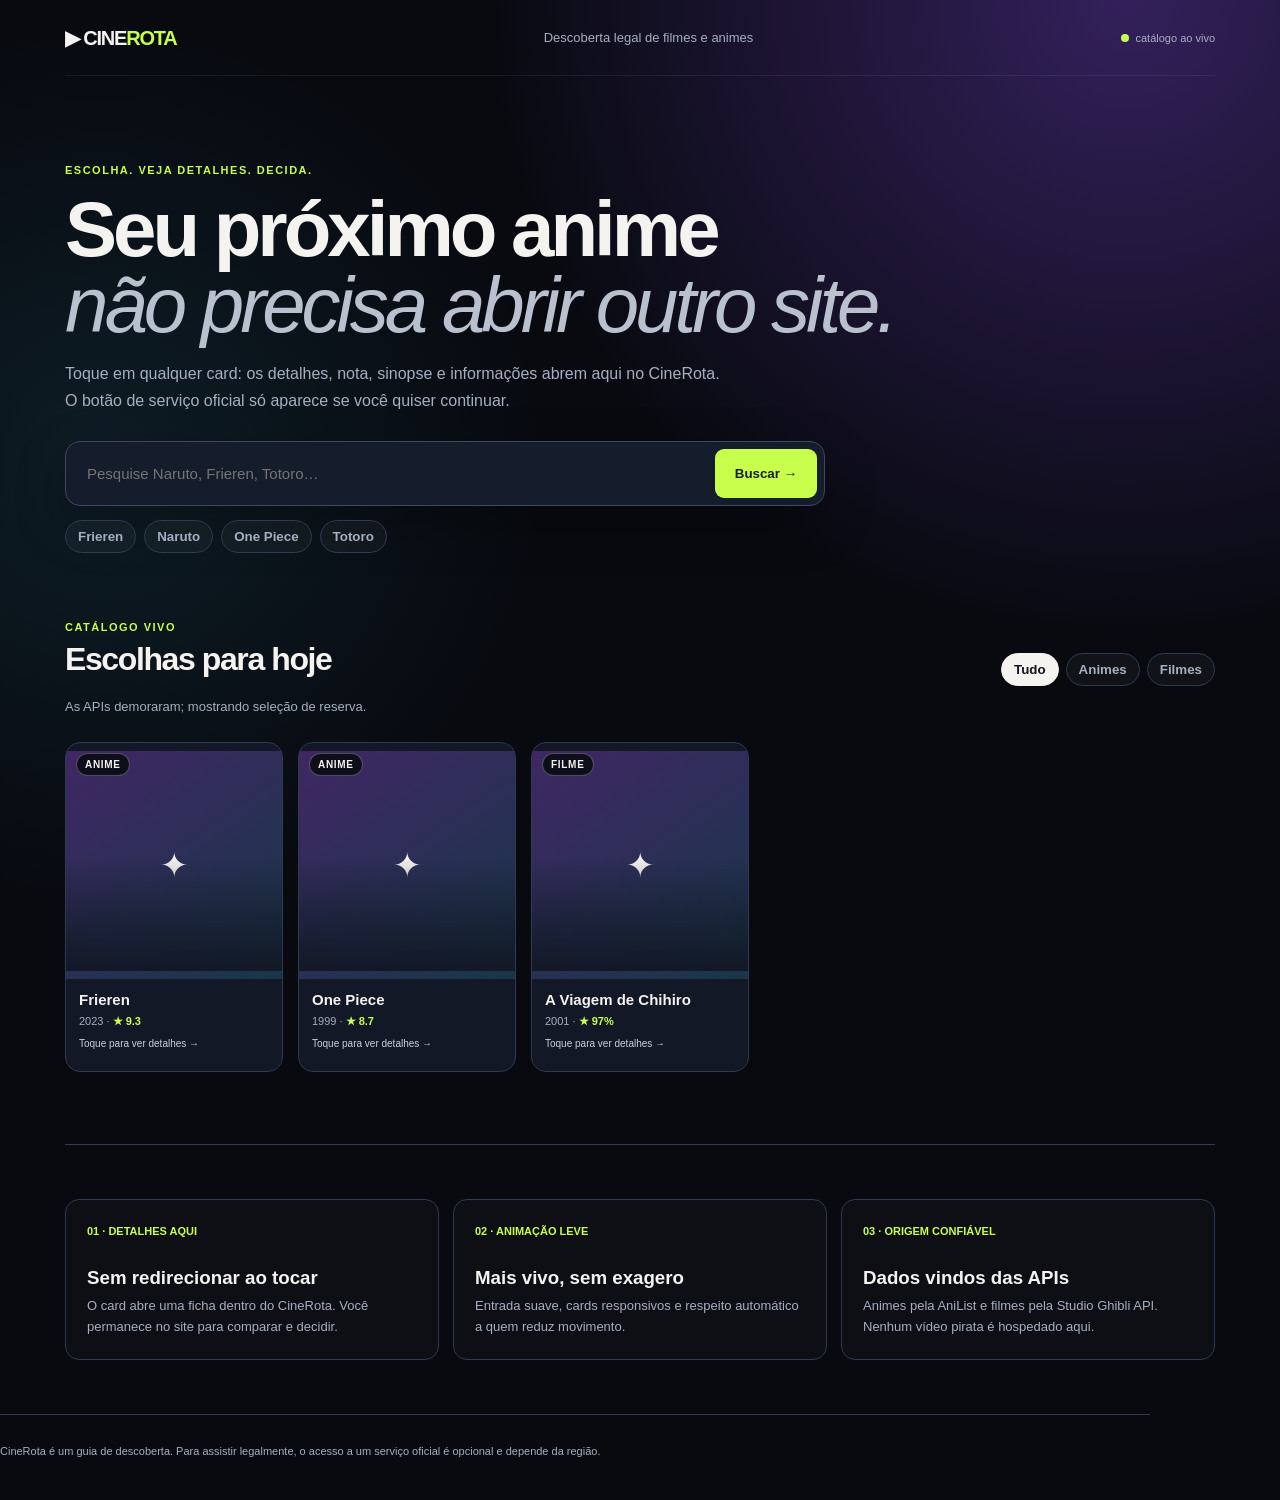
==== commit 1391edf2: "Melhora interface e abre detalhes no CineRota" ====
--- a/index.html
+++ b/index.html
@@ -1 +1 @@
-<!doctype html><html lang="pt-BR"><head><meta charset="utf-8"><meta name="viewport" content="width=device-width,initial-scale=1"><meta name="theme-color" content="#080a10"><title>CineRota — filmes e animes</title><style>:root{--bg:#080a10;--panel:#141a27;--line:#30394d;--ink:#f6f3ee;--muted:#a6adbc;--lime:#c8ff4d}*{box-sizing:border-box}body{margin:0;background:radial-gradient(circle at 90% 0,#39246c,transparent 34%),var(--bg);color:var(--ink);font-family:Arial,sans-serif}header,main,footer{width:min(1140px,calc(100% - 34px));margin:auto}header{height:76px;display:flex;align-items:center;justify-content:space-between;border-bottom:1px solid #ffffff14}.brand{font-size:20px;font-weight:900;letter-spacing:-1px}.brand span,.eyebrow,.source{color:var(--lime)}nav{font-size:13px;color:var(--muted)}.hero{padding:76px 0 50px}.eyebrow{font-size:11px;font-weight:bold;letter-spacing:1.4px}.hero h1{font-size:clamp(42px,6vw,75px);line-height:1;letter-spacing:-3.5px;margin:13px 0}.hero h1 i{font-weight:400;color:#b9becb}.hero p{max-width:690px;color:var(--muted);line-height:1.65}.search{height:64px;max-width:760px;display:flex;padding:7px;margin-top:25px;border:1px solid #3c4660;border-radius:14px;background:#171d2a}.search input{flex:1;min-width:0;border:0;outline:0;background:transparent;color:#fff;padding:0 14px;font-size:15px}.search button{border:0;border-radius:8px;background:var(--lime);color:#142007;font-weight:800;padding:0 20px;cursor:pointer}.head{display:flex;justify-content:space-between;align-items:end;gap:15px}.head h2{margin:7px 0 8px;font-size:31px;letter-spacing:-1px}.filters{display:flex;gap:7px;flex-wrap:wrap}.filters button{background:#ffffff0b;color:var(--muted);border:1px solid var(--line);border-radius:99px;padding:8px 12px;font-weight:bold;cursor:pointer}.filters .on{background:var(--ink);color:#111}.status{min-height:30px;color:var(--muted);font-size:13px}.grid{display:grid;grid-template-columns:repeat(5,1fr);gap:15px;padding-bottom:72px}.card{position:relative;overflow:hidden;border-radius:13px;background:var(--panel);border:1px solid var(--line);min-height:316px;text-decoration:none;color:inherit;transition:.2s}.card:hover{transform:translateY(-4px);border-color:#7582a3}.card img,.blank{width:100%;height:224px;object-fit:cover;background:linear-gradient(145deg,#432a67,#1b3447);display:grid;place-items:center;font-size:32px}.type{position:absolute;top:9px;left:9px;background:#090b12e6;border:1px solid #fff5;border-radius:99px;padding:5px 8px;font-size:10px;font-weight:bold}.info{padding:12px}.info h3{margin:0 0 7px;font-size:15px;white-space:nowrap;overflow:hidden;text-overflow:ellipsis}.info p{margin:0;color:var(--muted);font-size:11px;line-height:1.45}.source{font-size:10px;font-weight:bold;letter-spacing:.5px;margin-top:10px}.empty{grid-column:1/-1;border:1px dashed var(--line);border-radius:13px;padding:42px;text-align:center;color:var(--muted)}.notes{display:grid;grid-template-columns:repeat(2,1fr);gap:14px;border-top:1px solid var(--line);padding:55px 0}.notes article{border:1px solid var(--line);border-radius:12px;padding:20px;background:#ffffff05}.notes h3{margin:0 0 8px}.notes p,footer{margin:0;color:var(--muted);font-size:13px;line-height:1.55}footer{padding:28px 0 40px;border-top:1px solid var(--line);font-size:11px}@media(max-width:760px){nav{display:none}.grid{grid-template-columns:repeat(2,1fr);gap:10px}.card{min-height:300px}.card img,.blank{height:210px}.head{align-items:start;flex-direction:column}.notes{grid-template-columns:1fr}.hero h1{letter-spacing:-2.4px}}</style></head><body><header><div class="brand">▶ CINE<span>ROTA</span></div><nav>Catálogo ao vivo · Filmes e animes</nav></header><main><section class="hero"><div class="eyebrow">DADOS REAIS, NÃO CARTAZ PARADO</div><h1>Filmes e animes.<br><i>Atualizados pelas APIs.</i></h1><p>O catálogo é carregado ao abrir a página: animes vêm da AniList e filmes do Studio Ghibli API. Use a busca para pedir novos resultados.</p><form class="search" id="form"><input id="q" placeholder="Busque Naruto, Frieren, Totoro…"><button>Buscar →</button></form></section><section><div class="head"><div><div class="eyebrow">CATÁLOGO AO VIVO</div><h2>O que assistir agora</h2></div><div class="filters"><button class="on" data-filter="all">Tudo</button><button data-filter="anime">Animes</button><button data-filter="movie">Filmes</button></div></div><p class="status" id="status">Conectando aos catálogos…</p><div class="grid" id="grid"></div></section><section class="notes"><article><h3>Anime · AniList API</h3><p>Busca e ranking vêm da base AniList em cada consulta — título, nota, pôster e formato.</p></article><article><h3>Filmes · Studio Ghibli API</h3><p>Lista real de longas do Studio Ghibli, com pôster, ano, duração e avaliação.</p></article></section></main><footer>CineRota é guia de descoberta e não hospeda vídeos. Os links levam a páginas de referência ou serviços legítimos; disponibilidade depende da região.</footer><script>const $=s=>document.querySelector(s),grid=$("#grid"),status=$("#status"),input=$("#q");let filter="all",all=[];const fallback=[{type:"anime",title:"Frieren",year:"2023",score:"9.3",img:"",source:"Catálogo de reserva"},{type:"anime",title:"One Piece",year:"1999",score:"8.7",img:"",source:"Catálogo de reserva"},{type:"movie",title:"A Viagem de Chihiro",year:"2001",score:"97",img:"",source:"Catálogo de reserva"}];const esc=x=>String(x||"").replace(/[&<>\\\"]/g,c=>({"&":"&amp;","<":"&lt;",">":"&gt;","\\\"":"&quot;"}[c]));function card(x){let img=x.img?`<img src="${esc(x.img)}" alt="Pôster de ${esc(x.title)}" loading="lazy">`:`<div class="blank">✦</div>`;let link=x.url||"https://www.justwatch.com/br/busca?q="+encodeURIComponent(x.title);return `<a class="card" href="${esc(link)}" target="_blank" rel="noopener"><div class="type">${x.type==="anime"?"ANIME":"FILME"}</div>${img}<div class="info"><h3>${esc(x.title)}</h3><p>${esc(x.year||"—")} · ★ ${esc(x.score||"—")}${x.extra?" · "+esc(x.extra):""}</p><div class="source">${esc(x.source)}</div></div></a>`}function show(list,msg){all=list;let visible=list.filter(x=>filter==="all"||x.type===filter);status.textContent=msg||`${visible.length} títulos vindos das APIs.`;grid.innerHTML=visible.length?visible.map(card).join(""):`<div class="empty">Nada nessa categoria agora.</div>`}async function timeout(p){return Promise.race([p,new Promise((_,r)=>setTimeout(()=>r(Error("tempo")),9000))])}async function animes(term){let query=`query($search:String){Page(page:1,perPage:12){media(search:$search,type:ANIME,sort:POPULARITY_DESC){title{romaji english}coverImage{large}averageScore seasonYear format siteUrl}}}`;let r=await timeout(fetch("https://graphql.anilist.co",{method:"POST",headers:{"Content-Type":"application/json","Accept":"application/json"},body:JSON.stringify({query,variables:{search:term||null}})}));if(!r.ok)throw Error("AniList");let j=await r.json();return (j.data?.Page?.media||[]).map(x=>({type:"anime",title:x.title.english||x.title.romaji,year:x.seasonYear,score:x.averageScore?x.averageScore+"/100":"—",extra:x.format,img:x.coverImage?.large,url:x.siteUrl,source:"AniList API ao vivo"}))}async function movies(term){let r=await timeout(fetch("https://ghibliapi.vercel.app/films"));if(!r.ok)throw Error("Ghibli");let j=await r.json(),t=(term||"").toLowerCase();return j.filter(x=>!t||(x.title+" "+x.original_title+" "+x.description).toLowerCase().includes(t)).slice(0,12).map(x=>({type:"movie",title:x.title,year:x.release_date,score:x.rt_score+"%",extra:x.running_time+" min",img:x.image,url:"https://www.justwatch.com/br/busca?q="+encodeURIComponent(x.title),source:"Studio Ghibli API ao vivo"}))}async function load(term=""){status.textContent="Consultando AniList e Studio Ghibli…";grid.innerHTML="";let r=await Promise.allSettled([animes(term),movies(term)]),out=[];for(let x of r)if(x.status==="fulfilled")out.push(...x.value);if(!out.length){show(fallback,"As APIs demoraram; exibindo catálogo de reserva.");return}show(out,`${out.length} títulos carregados agora pelas APIs.`)}$("#form").onsubmit=e=>{e.preventDefault();load(input.value.trim())};input.onkeydown=e=>{if(e.key==="Enter")e.preventDefault()};document.querySelectorAll("[data-filter]").forEach(b=>b.onclick=()=>{document.querySelector(".on").classList.remove("on");b.classList.add("on");filter=b.dataset.filter;show(all)});load()</script></body></html>+<!doctype html><html lang="pt-BR"><head><meta charset="utf-8"><meta name="viewport" content="width=device-width,initial-scale=1"><meta name="theme-color" content="#080a10"><title>CineRota</title><style>:root{--bg:#080a10;--panel:#121826;--panel2:#181f30;--line:#303a50;--ink:#f5f3ef;--muted:#a6afc0;--lime:#c8ff4d;--pink:#ee6d99}*{box-sizing:border-box}html{scroll-behavior:smooth}body{margin:0;min-height:100vh;overflow-x:hidden;background:radial-gradient(circle at 88% 0,#33205b,transparent 34%),radial-gradient(circle at 8% 31%,#15394566,transparent 28%),var(--bg);color:var(--ink);font-family:Arial,sans-serif}header,main,footer{width:min(1150px,calc(100% - 34px));margin:auto}header{height:76px;display:flex;align-items:center;justify-content:space-between;border-bottom:1px solid #ffffff12;animation:drop .7s ease both}.brand{font-size:20px;font-weight:900;letter-spacing:-1.2px}.brand span,.eyebrow,.score{color:var(--lime)}nav{font-size:13px;color:var(--muted)}.live{display:flex;align-items:center;gap:7px;font-size:11px;color:var(--muted)}.dot{width:8px;height:8px;border-radius:50%;background:var(--lime);box-shadow:0 0 0 0 #c8ff4d88;animation:pulse 2s infinite}.hero{padding:88px 0 52px;position:relative;animation:rise .8s .1s ease both}.eyebrow{font-size:11px;font-weight:bold;letter-spacing:1.5px}.hero h1{font-size:clamp(44px,6.2vw,78px);line-height:.98;letter-spacing:-4px;margin:15px 0}.hero h1 i{font-weight:400;color:#b9c0ce}.hero p{max-width:660px;color:var(--muted);line-height:1.7}.search{height:65px;max-width:760px;display:flex;padding:7px;margin-top:27px;border:1px solid #3d4863;border-radius:15px;background:#151c2b;box-shadow:0 18px 50px #0004}.search:focus-within{border-color:var(--lime);box-shadow:0 0 0 4px #c8ff4d18}.search input{flex:1;min-width:0;border:0;outline:0;background:transparent;color:#fff;padding:0 14px;font-size:15px}.search button,.watch{border:0;border-radius:9px;background:var(--lime);color:#142007;font-weight:800;padding:0 20px;cursor:pointer;transition:transform .2s,filter .2s}.search button:hover,.watch:hover{transform:translateY(-2px);filter:brightness(1.08)}.quick{display:flex;gap:8px;flex-wrap:wrap;margin-top:14px}.quick button,.filters button{border:1px solid var(--line);border-radius:99px;padding:8px 12px;background:#ffffff09;color:var(--muted);font-weight:bold;cursor:pointer;transition:.2s}.quick button:hover,.filters button:hover{border-color:#71809f;color:var(--ink)}.head{display:flex;justify-content:space-between;align-items:end;gap:16px;margin-top:16px}.head h2{font-size:32px;letter-spacing:-1.4px;margin:8px 0}.filters{display:flex;gap:7px;flex-wrap:wrap}.filters .on{background:var(--ink);color:#12151d;border-color:var(--ink)}#status{min-height:30px;color:var(--muted);font-size:13px}.grid{display:grid;grid-template-columns:repeat(5,1fr);gap:15px;padding-bottom:72px}.card{min-height:330px;position:relative;overflow:hidden;text-align:left;border:1px solid var(--line);border-radius:15px;background:var(--panel);color:var(--ink);padding:0;cursor:pointer;animation:cardIn .45s both;transition:transform .24s,border-color .24s,box-shadow .24s}.card:hover,.card:focus-visible{transform:translateY(-6px);border-color:#7080a4;box-shadow:0 18px 35px #0007;outline:none}.cover,.blank{height:228px;width:100%;display:block;object-fit:cover;background:linear-gradient(145deg,#3f2764,#183749);transition:transform .4s}.card:hover .cover{transform:scale(1.05)}.blank{display:grid;place-items:center;font-size:34px}.shade{position:absolute;top:0;left:0;right:0;height:228px;background:linear-gradient(transparent 50%,#121826)}.type{position:absolute;top:10px;left:10px;padding:5px 8px;border-radius:99px;background:#080a10df;border:1px solid #fff4;font-size:10px;font-weight:bold;letter-spacing:.7px}.info{padding:12px 13px 15px}.info h3{font-size:15px;margin:0 0 7px;white-space:nowrap;overflow:hidden;text-overflow:ellipsis}.info p{margin:0;color:var(--muted);font-size:11px}.score{font-weight:bold}.hint{font-size:10px;color:#ccd2dd;margin-top:10px}.empty{grid-column:1/-1;border:1px dashed var(--line);border-radius:14px;padding:46px;text-align:center;color:var(--muted)}.features{display:grid;grid-template-columns:repeat(3,1fr);gap:14px;border-top:1px solid var(--line);padding:54px 0}.features article{padding:21px;border:1px solid var(--line);border-radius:14px;background:#ffffff05}.features b{color:var(--lime);font-size:11px}.features h3{margin:28px 0 7px}.features p,footer{margin:0;color:var(--muted);font-size:13px;line-height:1.6}footer{padding:28px 0 40px;border-top:1px solid var(--line);font-size:11px}dialog{width:min(860px,calc(100% - 28px));max-height:90vh;overflow:auto;padding:0;border:1px solid #5b6785;border-radius:18px;background:#121826;color:var(--ink);box-shadow:0 30px 100px #000}dialog::backdrop{background:#03040aaa;backdrop-filter:blur(8px)}.close{position:sticky;float:right;top:12px;right:12px;z-index:2;width:38px;height:38px;border:1px solid #fff4;border-radius:50%;background:#101520;color:white;font-size:24px;cursor:pointer}.detail{display:grid;grid-template-columns:285px 1fr;gap:28px;padding:30px}.detail img,.detail .blank{width:100%;height:auto;min-height:360px;border-radius:12px;object-fit:cover}.detail h2{font-size:36px;letter-spacing:-1.5px;margin:14px 0 8px}.detail .meta{color:var(--lime);font-weight:bold;font-size:13px}.detail .desc{line-height:1.7;color:#c8cfdb}.stay{margin:18px 0;padding:12px;border-left:3px solid var(--lime);background:#c8ff4d0d;color:#d6dce7;font-size:13px}.actions{display:flex;gap:9px;flex-wrap:wrap}.watch{height:43px;text-decoration:none;display:inline-flex;align-items:center}.secondary{border:1px solid var(--line);border-radius:9px;background:transparent;color:#d7dce7;padding:0 14px;font-weight:bold;cursor:pointer}@keyframes rise{from{opacity:0;transform:translateY(22px)}to{opacity:1;transform:none}}@keyframes drop{from{opacity:0;transform:translateY(-12px)}to{opacity:1;transform:none}}@keyframes cardIn{from{opacity:0;transform:translateY(12px)}to{opacity:1;transform:none}}@keyframes pulse{70%{box-shadow:0 0 0 8px #c8ff4d00}}@media(prefers-reduced-motion:reduce){*,*:before,*:after{animation:none!important;transition:none!important;scroll-behavior:auto!important}}@media(max-width:760px){nav{display:none}.hero{padding-top:61px}.hero h1{letter-spacing:-2.5px}.grid{grid-template-columns:repeat(2,1fr);gap:10px}.card{min-height:295px}.cover,.blank,.shade{height:205px}.head{align-items:start;flex-direction:column}.features{grid-template-columns:1fr}.detail{grid-template-columns:1fr;padding:22px}.detail img,.detail .blank{max-width:240px;min-height:0}.detail h2{font-size:28px}}</style></head><body><header><div class="brand">▶ CINE<span>ROTA</span></div><nav>Descoberta legal de filmes e animes</nav><div class="live"><span class="dot"></span>catálogo ao vivo</div></header><main><section class="hero"><div class="eyebrow">ESCOLHA. VEJA DETALHES. DECIDA.</div><h1>Seu próximo anime<br><i>não precisa abrir outro site.</i></h1><p>Toque em qualquer card: os detalhes, nota, sinopse e informações abrem aqui no CineRota. O botão de serviço oficial só aparece se você quiser continuar.</p><form class="search" id="form"><input id="q" autocomplete="off" placeholder="Pesquise Naruto, Frieren, Totoro…"><button>Buscar →</button></form><div class="quick"><button data-q="Frieren">Frieren</button><button data-q="Naruto">Naruto</button><button data-q="One Piece">One Piece</button><button data-q="Totoro">Totoro</button></div></section><section><div class="head"><div><div class="eyebrow">CATÁLOGO VIVO</div><h2>Escolhas para hoje</h2></div><div class="filters"><button class="on" data-filter="all">Tudo</button><button data-filter="anime">Animes</button><button data-filter="movie">Filmes</button></div></div><p id="status">Carregando catálogo…</p><div class="grid" id="grid"></div></section><section class="features"><article><b>01 · DETALHES AQUI</b><h3>Sem redirecionar ao tocar</h3><p>O card abre uma ficha dentro do CineRota. Você permanece no site para comparar e decidir.</p></article><article><b>02 · ANIMAÇÃO LEVE</b><h3>Mais vivo, sem exagero</h3><p>Entrada suave, cards responsivos e respeito automático a quem reduz movimento.</p></article><article><b>03 · ORIGEM CONFIÁVEL</b><h3>Dados vindos das APIs</h3><p>Animes pela AniList e filmes pela Studio Ghibli API. Nenhum vídeo pirata é hospedado aqui.</p></article></section></main><footer>CineRota é um guia de descoberta. Para assistir legalmente, o acesso a um serviço oficial é opcional e depende da região.</footer><dialog id="modal"><button class="close" id="close" aria-label="Fechar">×</button><div id="detail"></div></dialog><script>const $=s=>document.querySelector(s),grid=$("#grid"),status=$("#status"),input=$("#q"),modal=$("#modal"),detail=$("#detail");let filter="all",items=[];const esc=x=>String(x||"").replace(/[&<>\\\"]/g,c=>({"&":"&amp;","<":"&lt;",">":"&gt;","\\\"":"&quot;"}[c]));const strip=x=>String(x||"").replace(/<[^>]*>/g,"");const fallback=[{type:"anime",title:"Frieren",year:"2023",score:"9.3",desc:"A jornada de uma maga elfa depois do fim da aventura dos heróis.",source:"Catálogo de reserva"},{type:"anime",title:"One Piece",year:"1999",score:"8.7",desc:"Luffy reúne sua tripulação e busca o tesouro lendário.",source:"Catálogo de reserva"},{type:"movie",title:"A Viagem de Chihiro",year:"2001",score:"97%",desc:"Uma garota descobre um mundo de espíritos e tenta salvar seus pais.",source:"Catálogo de reserva"}];function artwork(x){return x.img?`<img class="cover" src="${esc(x.img)}" alt="Pôster de ${esc(x.title)}" loading="lazy">`:`<div class="blank">✦</div>`}function draw(msg){let list=items.filter(x=>filter==="all"||x.type===filter);status.textContent=msg||`${list.length} títulos carregados.`;grid.innerHTML=list.length?list.map((x,i)=>`<button class="card" data-i="${i}" style="animation-delay:${Math.min(i*35,350)}ms">${artwork(x)}<span class="shade"></span><span class="type">${x.type==="anime"?"ANIME":"FILME"}</span><div class="info"><h3>${esc(x.title)}</h3><p>${esc(x.year||"—")} · <span class="score">★ ${esc(x.score||"—")}</span></p><div class="hint">Toque para ver detalhes →</div></div></button>`).join(""):`<div class="empty">Nada nesta categoria. Tente outra busca.</div>`}async function wait(p){return Promise.race([p,new Promise((_,r)=>setTimeout(()=>r(Error("tempo")),10000))])}async function getAnime(term){let query=`query($search:String){Page(page:1,perPage:12){media(search:$search,type:ANIME,sort:POPULARITY_DESC){title{romaji english}coverImage{large}averageScore seasonYear format siteUrl description}}}`;let r=await wait(fetch("https://graphql.anilist.co",{method:"POST",headers:{"Content-Type":"application/json",Accept:"application/json"},body:JSON.stringify({query,variables:{search:term||null}})}));if(!r.ok)throw Error();let j=await r.json();return (j.data?.Page?.media||[]).map(x=>({type:"anime",title:x.title.english||x.title.romaji,year:x.seasonYear,score:x.averageScore?x.averageScore+"/100":"—",extra:x.format,img:x.coverImage?.large,desc:strip(x.description)||"Sinopse não disponível.",url:x.siteUrl,source:"AniList API ao vivo"}))}async function getMovies(term){let r=await wait(fetch("https://ghibliapi.vercel.app/films"));if(!r.ok)throw Error();let j=await r.json(),q=(term||"").toLowerCase();return j.filter(x=>!q||(x.title+" "+x.original_title+" "+x.description).toLowerCase().includes(q)).slice(0,12).map(x=>({type:"movie",title:x.title,year:x.release_date,score:x.rt_score+"%",extra:x.running_time+" min",img:x.image,desc:x.description,url:"https://www.justwatch.com/br/busca?q="+encodeURIComponent(x.title),source:"Studio Ghibli API ao vivo"}))}async function load(term=""){status.textContent="Consultando AniList e Studio Ghibli…";grid.innerHTML="";let r=await Promise.allSettled([getAnime(term),getMovies(term)]),out=[];r.forEach(x=>{if(x.status==="fulfilled")out.push(...x.value)});items=out.length?out:fallback;draw(out.length?`${out.length} títulos carregados agora pelas APIs.`:"As APIs demoraram; mostrando seleção de reserva.")}function openCard(x){let art=x.img?`<img src="${esc(x.img)}" alt="Pôster de ${esc(x.title)}">`:`<div class="blank">✦</div>`;detail.innerHTML=`<div class="detail"><div>${art}</div><div><div class="eyebrow">${x.type==="anime"?"ANIME":"FILME"} · ${esc(x.source)}</div><h2>${esc(x.title)}</h2><div class="meta">${esc(x.year||"—")} · ★ ${esc(x.score||"—")}${x.extra?" · "+esc(x.extra):""}</div><p class="desc">${esc(x.desc)}</p><div class="stay">Você está vendo os detalhes dentro do CineRota. Não abrimos outro site automaticamente.</div><div class="actions"><button class="secondary" id="keep">Continuar explorando</button>${x.url?`<a class="watch" href="${esc(x.url)}" target="_blank" rel="noopener">Abrir serviço oficial ↗</a>`:""}</div></div></div>`;modal.showModal();$("#keep").onclick=()=>modal.close()}$("#form").onsubmit=e=>{e.preventDefault();load(input.value.trim())};document.querySelectorAll("[data-q]").forEach(b=>b.onclick=()=>{input.value=b.dataset.q;load(input.value)});document.querySelectorAll("[data-filter]").forEach(b=>b.onclick=()=>{document.querySelector(".on").classList.remove("on");b.classList.add("on");filter=b.dataset.filter;draw()});grid.onclick=e=>{let b=e.target.closest(".card");if(b)openCard(items[+b.dataset.i])};$("#close").onclick=()=>modal.close();modal.addEventListener("click",e=>{if(e.target===modal)modal.close()});load()</script></body></html>
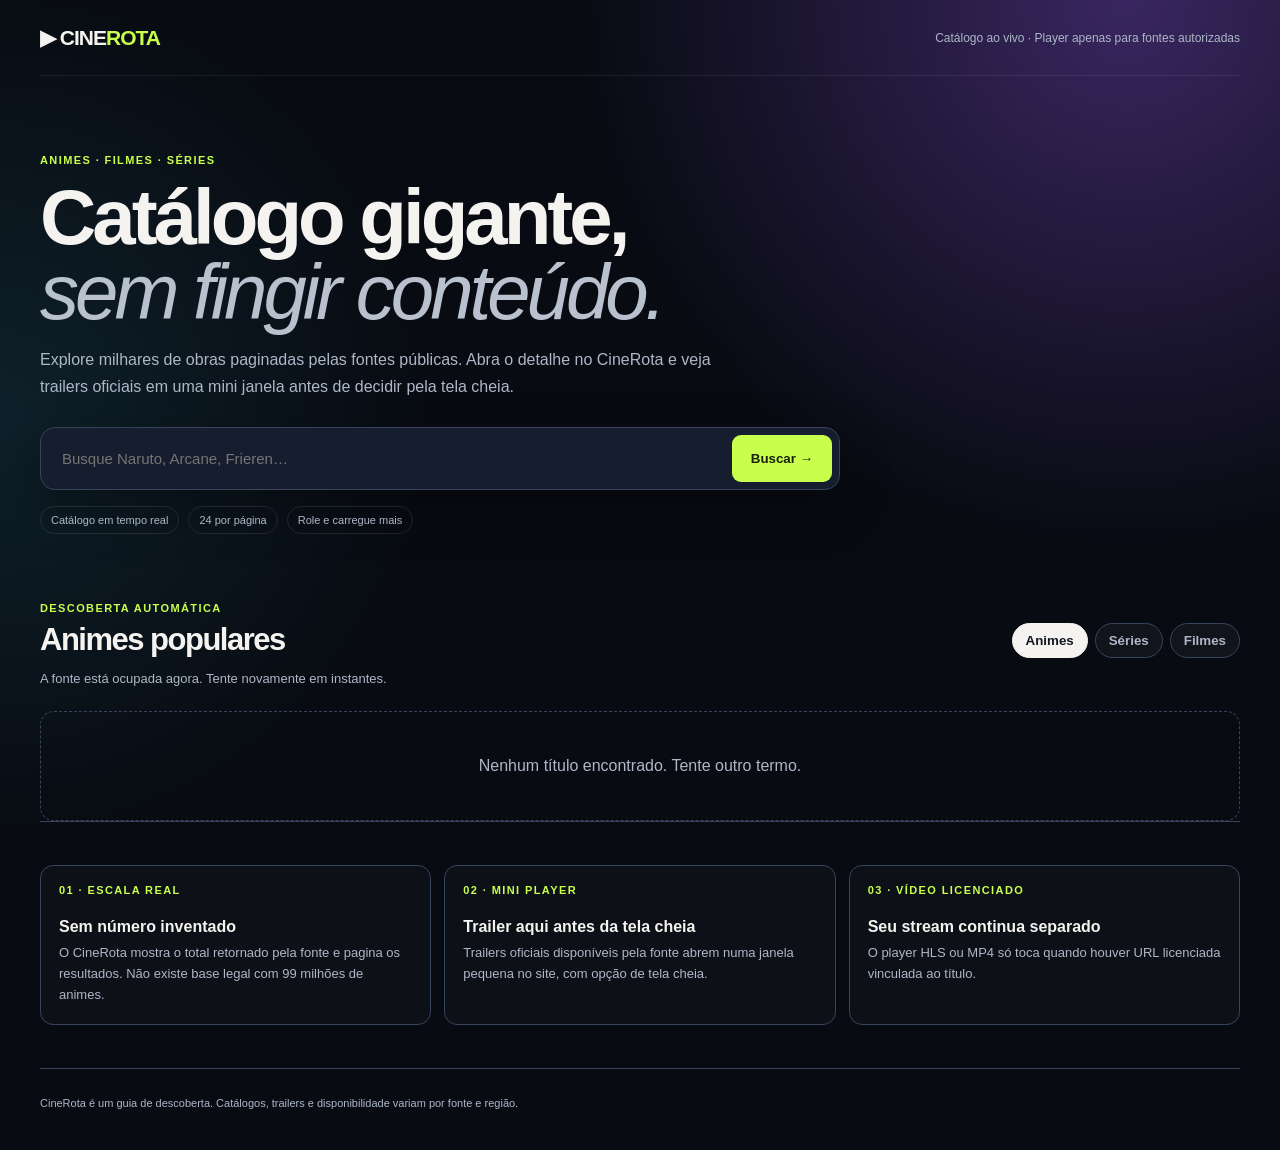
==== commit d7f4f0f9: "Expande catálogo e adiciona mini player de trailers" ====
--- a/index.html
+++ b/index.html
@@ -1 +1 @@
-<!doctype html><html lang="pt-BR"><head><meta charset="utf-8"><meta name="viewport" content="width=device-width,initial-scale=1"><meta name="theme-color" content="#080a10"><title>CineRota</title><style>:root{--bg:#080a10;--panel:#121826;--panel2:#181f30;--line:#303a50;--ink:#f5f3ef;--muted:#a6afc0;--lime:#c8ff4d;--pink:#ee6d99}*{box-sizing:border-box}html{scroll-behavior:smooth}body{margin:0;min-height:100vh;overflow-x:hidden;background:radial-gradient(circle at 88% 0,#33205b,transparent 34%),radial-gradient(circle at 8% 31%,#15394566,transparent 28%),var(--bg);color:var(--ink);font-family:Arial,sans-serif}header,main,footer{width:min(1150px,calc(100% - 34px));margin:auto}header{height:76px;display:flex;align-items:center;justify-content:space-between;border-bottom:1px solid #ffffff12;animation:drop .7s ease both}.brand{font-size:20px;font-weight:900;letter-spacing:-1.2px}.brand span,.eyebrow,.score{color:var(--lime)}nav{font-size:13px;color:var(--muted)}.live{display:flex;align-items:center;gap:7px;font-size:11px;color:var(--muted)}.dot{width:8px;height:8px;border-radius:50%;background:var(--lime);box-shadow:0 0 0 0 #c8ff4d88;animation:pulse 2s infinite}.hero{padding:88px 0 52px;position:relative;animation:rise .8s .1s ease both}.eyebrow{font-size:11px;font-weight:bold;letter-spacing:1.5px}.hero h1{font-size:clamp(44px,6.2vw,78px);line-height:.98;letter-spacing:-4px;margin:15px 0}.hero h1 i{font-weight:400;color:#b9c0ce}.hero p{max-width:660px;color:var(--muted);line-height:1.7}.search{height:65px;max-width:760px;display:flex;padding:7px;margin-top:27px;border:1px solid #3d4863;border-radius:15px;background:#151c2b;box-shadow:0 18px 50px #0004}.search:focus-within{border-color:var(--lime);box-shadow:0 0 0 4px #c8ff4d18}.search input{flex:1;min-width:0;border:0;outline:0;background:transparent;color:#fff;padding:0 14px;font-size:15px}.search button,.watch{border:0;border-radius:9px;background:var(--lime);color:#142007;font-weight:800;padding:0 20px;cursor:pointer;transition:transform .2s,filter .2s}.search button:hover,.watch:hover{transform:translateY(-2px);filter:brightness(1.08)}.quick{display:flex;gap:8px;flex-wrap:wrap;margin-top:14px}.quick button,.filters button{border:1px solid var(--line);border-radius:99px;padding:8px 12px;background:#ffffff09;color:var(--muted);font-weight:bold;cursor:pointer;transition:.2s}.quick button:hover,.filters button:hover{border-color:#71809f;color:var(--ink)}.head{display:flex;justify-content:space-between;align-items:end;gap:16px;margin-top:16px}.head h2{font-size:32px;letter-spacing:-1.4px;margin:8px 0}.filters{display:flex;gap:7px;flex-wrap:wrap}.filters .on{background:var(--ink);color:#12151d;border-color:var(--ink)}#status{min-height:30px;color:var(--muted);font-size:13px}.grid{display:grid;grid-template-columns:repeat(5,1fr);gap:15px;padding-bottom:72px}.card{min-height:330px;position:relative;overflow:hidden;text-align:left;border:1px solid var(--line);border-radius:15px;background:var(--panel);color:var(--ink);padding:0;cursor:pointer;animation:cardIn .45s both;transition:transform .24s,border-color .24s,box-shadow .24s}.card:hover,.card:focus-visible{transform:translateY(-6px);border-color:#7080a4;box-shadow:0 18px 35px #0007;outline:none}.cover,.blank{height:228px;width:100%;display:block;object-fit:cover;background:linear-gradient(145deg,#3f2764,#183749);transition:transform .4s}.card:hover .cover{transform:scale(1.05)}.blank{display:grid;place-items:center;font-size:34px}.shade{position:absolute;top:0;left:0;right:0;height:228px;background:linear-gradient(transparent 50%,#121826)}.type{position:absolute;top:10px;left:10px;padding:5px 8px;border-radius:99px;background:#080a10df;border:1px solid #fff4;font-size:10px;font-weight:bold;letter-spacing:.7px}.info{padding:12px 13px 15px}.info h3{font-size:15px;margin:0 0 7px;white-space:nowrap;overflow:hidden;text-overflow:ellipsis}.info p{margin:0;color:var(--muted);font-size:11px}.score{font-weight:bold}.hint{font-size:10px;color:#ccd2dd;margin-top:10px}.empty{grid-column:1/-1;border:1px dashed var(--line);border-radius:14px;padding:46px;text-align:center;color:var(--muted)}.features{display:grid;grid-template-columns:repeat(3,1fr);gap:14px;border-top:1px solid var(--line);padding:54px 0}.features article{padding:21px;border:1px solid var(--line);border-radius:14px;background:#ffffff05}.features b{color:var(--lime);font-size:11px}.features h3{margin:28px 0 7px}.features p,footer{margin:0;color:var(--muted);font-size:13px;line-height:1.6}footer{padding:28px 0 40px;border-top:1px solid var(--line);font-size:11px}dialog{width:min(860px,calc(100% - 28px));max-height:90vh;overflow:auto;padding:0;border:1px solid #5b6785;border-radius:18px;background:#121826;color:var(--ink);box-shadow:0 30px 100px #000}dialog::backdrop{background:#03040aaa;backdrop-filter:blur(8px)}.close{position:sticky;float:right;top:12px;right:12px;z-index:2;width:38px;height:38px;border:1px solid #fff4;border-radius:50%;background:#101520;color:white;font-size:24px;cursor:pointer}.detail{display:grid;grid-template-columns:285px 1fr;gap:28px;padding:30px}.detail img,.detail .blank{width:100%;height:auto;min-height:360px;border-radius:12px;object-fit:cover}.detail h2{font-size:36px;letter-spacing:-1.5px;margin:14px 0 8px}.detail .meta{color:var(--lime);font-weight:bold;font-size:13px}.detail .desc{line-height:1.7;color:#c8cfdb}.stay{margin:18px 0;padding:12px;border-left:3px solid var(--lime);background:#c8ff4d0d;color:#d6dce7;font-size:13px}.actions{display:flex;gap:9px;flex-wrap:wrap}.watch{height:43px;text-decoration:none;display:inline-flex;align-items:center}.secondary{border:1px solid var(--line);border-radius:9px;background:transparent;color:#d7dce7;padding:0 14px;font-weight:bold;cursor:pointer}@keyframes rise{from{opacity:0;transform:translateY(22px)}to{opacity:1;transform:none}}@keyframes drop{from{opacity:0;transform:translateY(-12px)}to{opacity:1;transform:none}}@keyframes cardIn{from{opacity:0;transform:translateY(12px)}to{opacity:1;transform:none}}@keyframes pulse{70%{box-shadow:0 0 0 8px #c8ff4d00}}@media(prefers-reduced-motion:reduce){*,*:before,*:after{animation:none!important;transition:none!important;scroll-behavior:auto!important}}@media(max-width:760px){nav{display:none}.hero{padding-top:61px}.hero h1{letter-spacing:-2.5px}.grid{grid-template-columns:repeat(2,1fr);gap:10px}.card{min-height:295px}.cover,.blank,.shade{height:205px}.head{align-items:start;flex-direction:column}.features{grid-template-columns:1fr}.detail{grid-template-columns:1fr;padding:22px}.detail img,.detail .blank{max-width:240px;min-height:0}.detail h2{font-size:28px}}</style></head><body><header><div class="brand">▶ CINE<span>ROTA</span></div><nav>Descoberta legal de filmes e animes</nav><div class="live"><span class="dot"></span>catálogo ao vivo</div></header><main><section class="hero"><div class="eyebrow">ESCOLHA. VEJA DETALHES. DECIDA.</div><h1>Seu próximo anime<br><i>não precisa abrir outro site.</i></h1><p>Toque em qualquer card: os detalhes, nota, sinopse e informações abrem aqui no CineRota. O botão de serviço oficial só aparece se você quiser continuar.</p><form class="search" id="form"><input id="q" autocomplete="off" placeholder="Pesquise Naruto, Frieren, Totoro…"><button>Buscar →</button></form><div class="quick"><button data-q="Frieren">Frieren</button><button data-q="Naruto">Naruto</button><button data-q="One Piece">One Piece</button><button data-q="Totoro">Totoro</button></div></section><section><div class="head"><div><div class="eyebrow">CATÁLOGO VIVO</div><h2>Escolhas para hoje</h2></div><div class="filters"><button class="on" data-filter="all">Tudo</button><button data-filter="anime">Animes</button><button data-filter="movie">Filmes</button></div></div><p id="status">Carregando catálogo…</p><div class="grid" id="grid"></div></section><section class="features"><article><b>01 · DETALHES AQUI</b><h3>Sem redirecionar ao tocar</h3><p>O card abre uma ficha dentro do CineRota. Você permanece no site para comparar e decidir.</p></article><article><b>02 · ANIMAÇÃO LEVE</b><h3>Mais vivo, sem exagero</h3><p>Entrada suave, cards responsivos e respeito automático a quem reduz movimento.</p></article><article><b>03 · ORIGEM CONFIÁVEL</b><h3>Dados vindos das APIs</h3><p>Animes pela AniList e filmes pela Studio Ghibli API. Nenhum vídeo pirata é hospedado aqui.</p></article></section></main><footer>CineRota é um guia de descoberta. Para assistir legalmente, o acesso a um serviço oficial é opcional e depende da região.</footer><dialog id="modal"><button class="close" id="close" aria-label="Fechar">×</button><div id="detail"></div></dialog><script>const $=s=>document.querySelector(s),grid=$("#grid"),status=$("#status"),input=$("#q"),modal=$("#modal"),detail=$("#detail");let filter="all",items=[];const esc=x=>String(x||"").replace(/[&<>\\\"]/g,c=>({"&":"&amp;","<":"&lt;",">":"&gt;","\\\"":"&quot;"}[c]));const strip=x=>String(x||"").replace(/<[^>]*>/g,"");const fallback=[{type:"anime",title:"Frieren",year:"2023",score:"9.3",desc:"A jornada de uma maga elfa depois do fim da aventura dos heróis.",source:"Catálogo de reserva"},{type:"anime",title:"One Piece",year:"1999",score:"8.7",desc:"Luffy reúne sua tripulação e busca o tesouro lendário.",source:"Catálogo de reserva"},{type:"movie",title:"A Viagem de Chihiro",year:"2001",score:"97%",desc:"Uma garota descobre um mundo de espíritos e tenta salvar seus pais.",source:"Catálogo de reserva"}];function artwork(x){return x.img?`<img class="cover" src="${esc(x.img)}" alt="Pôster de ${esc(x.title)}" loading="lazy">`:`<div class="blank">✦</div>`}function draw(msg){let list=items.filter(x=>filter==="all"||x.type===filter);status.textContent=msg||`${list.length} títulos carregados.`;grid.innerHTML=list.length?list.map((x,i)=>`<button class="card" data-i="${i}" style="animation-delay:${Math.min(i*35,350)}ms">${artwork(x)}<span class="shade"></span><span class="type">${x.type==="anime"?"ANIME":"FILME"}</span><div class="info"><h3>${esc(x.title)}</h3><p>${esc(x.year||"—")} · <span class="score">★ ${esc(x.score||"—")}</span></p><div class="hint">Toque para ver detalhes →</div></div></button>`).join(""):`<div class="empty">Nada nesta categoria. Tente outra busca.</div>`}async function wait(p){return Promise.race([p,new Promise((_,r)=>setTimeout(()=>r(Error("tempo")),10000))])}async function getAnime(term){let query=`query($search:String){Page(page:1,perPage:12){media(search:$search,type:ANIME,sort:POPULARITY_DESC){title{romaji english}coverImage{large}averageScore seasonYear format siteUrl description}}}`;let r=await wait(fetch("https://graphql.anilist.co",{method:"POST",headers:{"Content-Type":"application/json",Accept:"application/json"},body:JSON.stringify({query,variables:{search:term||null}})}));if(!r.ok)throw Error();let j=await r.json();return (j.data?.Page?.media||[]).map(x=>({type:"anime",title:x.title.english||x.title.romaji,year:x.seasonYear,score:x.averageScore?x.averageScore+"/100":"—",extra:x.format,img:x.coverImage?.large,desc:strip(x.description)||"Sinopse não disponível.",url:x.siteUrl,source:"AniList API ao vivo"}))}async function getMovies(term){let r=await wait(fetch("https://ghibliapi.vercel.app/films"));if(!r.ok)throw Error();let j=await r.json(),q=(term||"").toLowerCase();return j.filter(x=>!q||(x.title+" "+x.original_title+" "+x.description).toLowerCase().includes(q)).slice(0,12).map(x=>({type:"movie",title:x.title,year:x.release_date,score:x.rt_score+"%",extra:x.running_time+" min",img:x.image,desc:x.description,url:"https://www.justwatch.com/br/busca?q="+encodeURIComponent(x.title),source:"Studio Ghibli API ao vivo"}))}async function load(term=""){status.textContent="Consultando AniList e Studio Ghibli…";grid.innerHTML="";let r=await Promise.allSettled([getAnime(term),getMovies(term)]),out=[];r.forEach(x=>{if(x.status==="fulfilled")out.push(...x.value)});items=out.length?out:fallback;draw(out.length?`${out.length} títulos carregados agora pelas APIs.`:"As APIs demoraram; mostrando seleção de reserva.")}function openCard(x){let art=x.img?`<img src="${esc(x.img)}" alt="Pôster de ${esc(x.title)}">`:`<div class="blank">✦</div>`;detail.innerHTML=`<div class="detail"><div>${art}</div><div><div class="eyebrow">${x.type==="anime"?"ANIME":"FILME"} · ${esc(x.source)}</div><h2>${esc(x.title)}</h2><div class="meta">${esc(x.year||"—")} · ★ ${esc(x.score||"—")}${x.extra?" · "+esc(x.extra):""}</div><p class="desc">${esc(x.desc)}</p><div class="stay">Você está vendo os detalhes dentro do CineRota. Não abrimos outro site automaticamente.</div><div class="actions"><button class="secondary" id="keep">Continuar explorando</button>${x.url?`<a class="watch" href="${esc(x.url)}" target="_blank" rel="noopener">Abrir serviço oficial ↗</a>`:""}</div></div></div>`;modal.showModal();$("#keep").onclick=()=>modal.close()}$("#form").onsubmit=e=>{e.preventDefault();load(input.value.trim())};document.querySelectorAll("[data-q]").forEach(b=>b.onclick=()=>{input.value=b.dataset.q;load(input.value)});document.querySelectorAll("[data-filter]").forEach(b=>b.onclick=()=>{document.querySelector(".on").classList.remove("on");b.classList.add("on");filter=b.dataset.filter;draw()});grid.onclick=e=>{let b=e.target.closest(".card");if(b)openCard(items[+b.dataset.i])};$("#close").onclick=()=>modal.close();modal.addEventListener("click",e=>{if(e.target===modal)modal.close()});load()</script></body></html>+<!doctype html><html lang="pt-BR"><head><meta charset="utf-8"><meta name="viewport" content="width=device-width,initial-scale=1"><meta name="theme-color" content="#080b12"><title>CineRota</title><style>:root{--bg:#080b12;--panel:#141b2c;--line:#37445c;--ink:#f5f3ef;--muted:#aeb7c8;--lime:#c8ff4d;--pink:#ff7aa1}*{box-sizing:border-box}html{scroll-behavior:smooth}body{margin:0;min-height:100vh;background:radial-gradient(circle at 88% 0,#392660,transparent 34%),radial-gradient(circle at 0 36%,#17414e66,transparent 29%),var(--bg);color:var(--ink);font-family:Arial,sans-serif}.wrap{width:min(1200px,calc(100% - 32px));margin:auto}.top{height:76px;display:flex;align-items:center;justify-content:space-between;border-bottom:1px solid #ffffff14}.brand{font-size:21px;letter-spacing:-1px;font-weight:900}.brand b,.eyebrow,.rating{color:var(--lime)}.top p{margin:0;color:var(--muted);font-size:12px}.hero{padding:78px 0 43px;animation:enter .65s ease both}.eyebrow{font-size:11px;font-weight:900;letter-spacing:1.4px}.hero h1{max-width:850px;margin:14px 0;font-size:clamp(43px,6.5vw,78px);line-height:.96;letter-spacing:-4px}.hero h1 i{font-weight:400;color:#b9c1cf}.hero p{max-width:720px;color:var(--muted);line-height:1.7}.search{display:flex;gap:8px;max-width:800px;height:63px;padding:7px;margin-top:27px;border:1px solid var(--line);border-radius:15px;background:#151d2e;box-shadow:0 19px 52px #0005}.search input{flex:1;min-width:0;border:0;outline:0;background:transparent;color:#fff;padding:0 14px;font-size:15px}.search button,.load{border:0;border-radius:9px;background:var(--lime);color:#162007;font-weight:900;padding:0 19px;cursor:pointer}.stat{display:flex;gap:9px;flex-wrap:wrap;margin-top:16px}.stat span{border:1px solid #ffffff18;border-radius:99px;padding:7px 10px;color:var(--muted);font-size:11px}.tools{display:flex;align-items:end;justify-content:space-between;gap:16px;margin:25px 0 11px}.tools h2{font-size:31px;letter-spacing:-1.5px;margin:8px 0 0}.tabs{display:flex;gap:7px;flex-wrap:wrap}.tabs button{border:1px solid var(--line);border-radius:99px;background:#ffffff09;color:var(--muted);padding:9px 13px;font-weight:bold;cursor:pointer;transition:.2s}.tabs button.active{background:var(--ink);border-color:var(--ink);color:#121724}.tabs button:hover{border-color:#7786a7;color:var(--ink)}#status{min-height:27px;color:var(--muted);font-size:13px}.grid{display:grid;grid-template-columns:repeat(6,1fr);gap:13px}.card{padding:0;overflow:hidden;position:relative;border:1px solid var(--line);border-radius:14px;background:var(--panel);color:var(--ink);text-align:left;cursor:pointer;transition:transform .22s,border-color .22s,box-shadow .22s;animation:card .4s both}.card:hover,.card:focus-visible{transform:translateY(-5px);border-color:#7786a8;box-shadow:0 17px 37px #0008;outline:none}.cover,.blank{display:block;width:100%;height:255px;object-fit:cover;background:linear-gradient(140deg,#4a2f71,#173f4c)}.blank{display:grid;place-items:center;font-size:33px}.badge{position:absolute;top:9px;left:9px;border:1px solid #fff4;border-radius:99px;background:#080b12dd;padding:5px 8px;font-size:9px;font-weight:900;letter-spacing:.7px}.info{padding:11px}.info h3{margin:0 0 7px;white-space:nowrap;overflow:hidden;text-overflow:ellipsis;font-size:14px}.info p{margin:0;color:var(--muted);font-size:11px}.load{display:block;height:43px;margin:27px auto 66px}.load[hidden]{display:none}.empty{grid-column:1/-1;border:1px dashed var(--line);border-radius:14px;padding:45px;text-align:center;color:var(--muted)}.foot{display:grid;grid-template-columns:repeat(3,1fr);gap:13px;padding:43px 0;border-top:1px solid var(--line)}.foot article{border:1px solid var(--line);border-radius:13px;padding:18px;background:#ffffff05}.foot h3{margin:22px 0 7px;font-size:16px}.foot p{margin:0;color:var(--muted);font-size:13px;line-height:1.6}footer{padding:26px 0 38px;border-top:1px solid var(--line);font-size:11px;color:var(--muted);line-height:1.6}dialog{width:min(880px,calc(100% - 26px));max-height:90vh;overflow:auto;padding:0;border:1px solid #596782;border-radius:19px;background:#121827;color:var(--ink);box-shadow:0 30px 100px #000}dialog::backdrop{background:#02030bab;backdrop-filter:blur(8px)}.close{position:sticky;float:right;top:12px;right:12px;z-index:3;width:38px;height:38px;border:1px solid #fff4;border-radius:50%;background:#111725;color:white;font-size:23px;cursor:pointer}.detail{display:grid;grid-template-columns:270px 1fr;gap:27px;padding:30px}.detail img,.detail .blank{width:100%;height:auto;min-height:350px;border-radius:12px;object-fit:cover}.detail h2{font-size:35px;letter-spacing:-1.6px;margin:12px 0 8px}.meta{color:var(--lime);font-size:13px;font-weight:bold}.desc{line-height:1.7;color:#d0d7e2}.notice{padding:12px 14px;border-left:3px solid var(--lime);background:#c8ff4d0d;color:#d8dfe9;font-size:13px;line-height:1.6}.actions{display:flex;gap:9px;flex-wrap:wrap;margin-top:18px}.action{height:43px;display:inline-flex;align-items:center;padding:0 15px;border:0;border-radius:9px;background:var(--lime);color:#162007;font-weight:900;text-decoration:none;cursor:pointer}.action.alt{border:1px solid var(--line);background:transparent;color:#e0e5ed}.mini{width:min(760px,calc(100% - 22px));background:#090b10}.mini .frame{aspect-ratio:16/9;background:#000}.mini iframe{width:100%;height:100%;border:0}.miniHead{padding:14px 17px;background:#151d2c;font-weight:bold}.miniFoot{display:flex;justify-content:space-between;gap:10px;padding:12px 17px;background:#151d2c;color:var(--muted);font-size:12px}.miniFoot button{border:1px solid var(--line);border-radius:8px;background:transparent;color:#fff;padding:8px 11px;font-weight:bold;cursor:pointer}@keyframes enter{from{opacity:0;transform:translateY(18px)}to{opacity:1;transform:none}}@keyframes card{from{opacity:0;transform:translateY(10px)}to{opacity:1;transform:none}}@media(max-width:920px){.grid{grid-template-columns:repeat(4,1fr)}}@media(max-width:650px){.top p{display:none}.hero{padding-top:50px}.hero h1{letter-spacing:-2.7px}.tools{align-items:start;flex-direction:column}.grid{grid-template-columns:repeat(2,1fr);gap:10px}.cover,.blank{height:221px}.foot{grid-template-columns:1fr}.detail{grid-template-columns:1fr;padding:22px}.detail img,.detail .blank{max-width:230px;min-height:0}.detail h2{font-size:29px}}@media(prefers-reduced-motion:reduce){*,*:before,*:after{animation:none!important;transition:none!important;scroll-behavior:auto!important}}</style></head><body><div class="wrap"><header class="top"><div class="brand">▶ CINE<b>ROTA</b></div><p>Catálogo ao vivo · Player apenas para fontes autorizadas</p></header><main><section class="hero"><div class="eyebrow">ANIMES · FILMES · SÉRIES</div><h1>Catálogo gigante,<br><i>sem fingir conteúdo.</i></h1><p>Explore milhares de obras paginadas pelas fontes públicas. Abra o detalhe no CineRota e veja trailers oficiais em uma mini janela antes de decidir pela tela cheia.</p><form class="search" id="search"><input id="query" autocomplete="off" placeholder="Busque Naruto, Arcane, Frieren…"><button>Buscar →</button></form><div class="stat"><span id="total">Catálogo em tempo real</span><span>24 por página</span><span>Role e carregue mais</span></div></section><section><div class="tools"><div><div class="eyebrow">DESCOBERTA AUTOMÁTICA</div><h2 id="heading">Animes populares</h2></div><div class="tabs"><button class="active" data-kind="anime">Animes</button><button data-kind="series">Séries</button><button data-kind="movie">Filmes</button></div></div><p id="status">Carregando catálogo…</p><div class="grid" id="grid"></div><button id="more" class="load">Carregar mais títulos</button></section><section class="foot"><article><div class="eyebrow">01 · ESCALA REAL</div><h3>Sem número inventado</h3><p>O CineRota mostra o total retornado pela fonte e pagina os resultados. Não existe base legal com 99 milhões de animes.</p></article><article><div class="eyebrow">02 · MINI PLAYER</div><h3>Trailer aqui antes da tela cheia</h3><p>Trailers oficiais disponíveis pela fonte abrem numa janela pequena no site, com opção de tela cheia.</p></article><article><div class="eyebrow">03 · VÍDEO LICENCIADO</div><h3>Seu stream continua separado</h3><p>O player HLS ou MP4 só toca quando houver URL licenciada vinculada ao título.</p></article></section></main><footer>CineRota é um guia de descoberta. Catálogos, trailers e disponibilidade variam por fonte e região.</footer></div><dialog id="detailModal"><button class="close" id="detailClose" aria-label="Fechar">×</button><div id="detail"></div></dialog><dialog class="mini" id="trailerModal"><button class="close" id="trailerClose" aria-label="Fechar">×</button><div class="miniHead" id="trailerTitle">Trailer oficial</div><div class="frame" id="frame"></div><div class="miniFoot"><span>Prévia oficial dentro do CineRota</span><button id="full">Tela cheia</button></div></dialog><script>const $=s=>document.querySelector(s),grid=$("#grid"),status=$("#status"),query=$("#query"),heading=$("#heading"),total=$("#total"),more=$("#more"),detail=$("#detail"),detailModal=$("#detailModal"),trailerModal=$("#trailerModal"),frame=$("#frame");let kind="anime",page=1,term="",items=[],hasNext=true;const clean=v=>String(v||"").replace(/<[^>]*>/g,"");function request(url,opt){return fetch(url,opt).then(r=>{if(!r.ok)throw Error();return r.json()})}function cover(it,large=false){if(!it.image){let x=document.createElement("div");x.className="blank";x.textContent="✦";return x}let x=document.createElement("img");x.className=large?"":"cover";x.src=it.image;x.alt="Capa de "+it.title;x.loading="lazy";x.onerror=()=>x.replaceWith(cover({title:it.title},large));return x}function draw(append=false){if(!append)grid.replaceChildren();if(!items.length){let x=document.createElement("div");x.className="empty";x.textContent="Nenhum título encontrado. Tente outro termo.";grid.append(x)}items.slice(append?Math.max(0,items.length-24):0).forEach((it,n)=>{let c=document.createElement("button");c.className="card";c.style.animationDelay=Math.min(n*25,350)+"ms";c.append(cover(it));let b=document.createElement("span");b.className="badge";b.textContent=it.kind;c.append(b);let info=document.createElement("div");info.className="info";let h=document.createElement("h3");h.textContent=it.title;let p=document.createElement("p");p.textContent=it.year+" · ★ "+it.rating;info.append(h,p);c.append(info);c.onclick=()=>openDetail(it);grid.append(c)});more.hidden=!hasNext||!items.length}async function getAnime(){let q=`query($page:Int,$search:String){Page(page:$page,perPage:24){pageInfo{total currentPage lastPage hasNextPage}media(type:ANIME,search:$search,sort:POPULARITY_DESC){title{romaji english}coverImage{large}averageScore seasonYear format description siteUrl trailer{id site thumbnail}}}}`;let j=await request("https://graphql.anilist.co",{method:"POST",headers:{"Content-Type":"application/json"},body:JSON.stringify({query:q,variables:{page:page,search:term||null}})}),d=j.data.Page;hasNext=d.pageInfo.hasNextPage;total.textContent=d.pageInfo.total.toLocaleString("pt-BR")+" animes na fonte";return d.media.map(x=>({kind:"ANIME",title:x.title.english||x.title.romaji,year:x.seasonYear||"—",rating:x.averageScore?x.averageScore+"/100":"—",extra:x.format||"Anime",image:x.coverImage&&x.coverImage.large,description:clean(x.description)||"Sinopse não disponível.",source:"AniList",link:x.siteUrl,trailer:x.trailer&&x.trailer.site==="youtube"?x.trailer.id:""}))}async function getSeries(){let j=await request("https://api.tvmaze.com/shows?page="+(page-1)),t=term.toLowerCase();let data=j.filter(x=>!t||(x.name+" "+(x.summary||"")).toLowerCase().includes(t)).slice(0,24);hasNext=j.length>0;total.textContent="Séries por página da TVmaze";return data.map(x=>({kind:"SÉRIE",title:x.name,year:(x.premiered||"—").slice(0,4),rating:x.rating&&x.rating.average||"—",extra:x.status||"Série",image:x.image&&(x.image.original||x.image.medium),description:clean(x.summary)||"Sinopse não disponível.",source:"TVmaze",link:x.officialSite||x.url,trailer:""}))}async function getMovies(){let j=await request("https://ghibliapi.vercel.app/films"),t=term.toLowerCase(),all=j.filter(x=>!t||(x.title+" "+x.description).toLowerCase().includes(t));let data=all.slice((page-1)*24,page*24);hasNext=page*24<all.length;total.textContent=all.length+" filmes nesta fonte";return data.map(x=>({kind:"FILME",title:x.title,year:x.release_date||"—",rating:x.rt_score?x.rt_score+"%":"—",extra:x.running_time+" min",image:x.image,description:x.description,source:"Studio Ghibli API",link:"https://www.youtube.com/results?search_query="+encodeURIComponent(x.title+" official trailer"),trailer:""}))}async function load(reset=true){if(reset){page=1;items=[]}status.textContent="Consultando catálogo ao vivo…";if(reset)grid.replaceChildren();try{let fn=kind==="anime"?getAnime:kind==="series"?getSeries:getMovies;let incoming=await fn();items=reset?incoming:items.concat(incoming);status.textContent=items.length+" títulos carregados.";draw(!reset)}catch{items=[];hasNext=false;status.textContent="A fonte está ocupada agora. Tente novamente em instantes.";draw()} }function openDetail(it){detail.replaceChildren();let box=document.createElement("div");box.className="detail";box.append(cover(it,true));let right=document.createElement("div");let e=document.createElement("div");e.className="eyebrow";e.textContent=it.kind+" · "+it.source;let h=document.createElement("h2");h.textContent=it.title;let m=document.createElement("div");m.className="meta";m.textContent=it.year+" · ★ "+it.rating+" · "+it.extra;let d=document.createElement("p");d.className="desc";d.textContent=it.description;let n=document.createElement("div");n.className="notice";n.textContent="Este detalhe fica dentro do CineRota. O mini player abre somente trailer oficial disponível ou uma fonte licenciada sua.";let actions=document.createElement("div");actions.className="actions";if(it.trailer){let b=document.createElement("button");b.className="action";b.textContent="Ver trailer em mini janela";b.onclick=()=>openTrailer(it);actions.append(b)}if(it.link){let a=document.createElement("a");a.className="action alt";a.target="_blank";a.rel="noopener noreferrer";a.href=it.link;a.textContent="Página oficial ↗";actions.append(a)}let p=document.createElement("a");p.className="action alt";p.href="assistir.html?title="+encodeURIComponent(it.title);p.textContent="Player licenciado";actions.append(p);right.append(e,h,m,d,n,actions);box.append(right);detail.append(box);detailModal.showModal()}function openTrailer(it){detailModal.close();frame.replaceChildren();let f=document.createElement("iframe");f.src="https://www.youtube-nocookie.com/embed/"+encodeURIComponent(it.trailer)+"?autoplay=1&rel=0";f.title="Trailer oficial de "+it.title;f.allow="autoplay; fullscreen; picture-in-picture";f.allowFullscreen=true;frame.append(f);$("#trailerTitle").textContent=it.title+" · trailer oficial";trailerModal.showModal()}$("#search").onsubmit=e=>{e.preventDefault();term=query.value.trim();load(true)};document.querySelectorAll("[data-kind]").forEach(b=>b.onclick=()=>{document.querySelector(".tabs .active").classList.remove("active");b.classList.add("active");kind=b.dataset.kind;heading.textContent=kind==="anime"?"Animes populares":kind==="series"?"Séries populares":"Filmes selecionados";load(true)});more.onclick=()=>{if(hasNext){page++;load(false)}};$("#detailClose").onclick=()=>detailModal.close();$("#trailerClose").onclick=()=>{frame.replaceChildren();trailerModal.close()};$("#full").onclick=()=>{let f=frame.querySelector("iframe");if(f&&f.requestFullscreen)f.requestFullscreen()};trailerModal.addEventListener("close",()=>frame.replaceChildren());load(true)</script></body></html>
